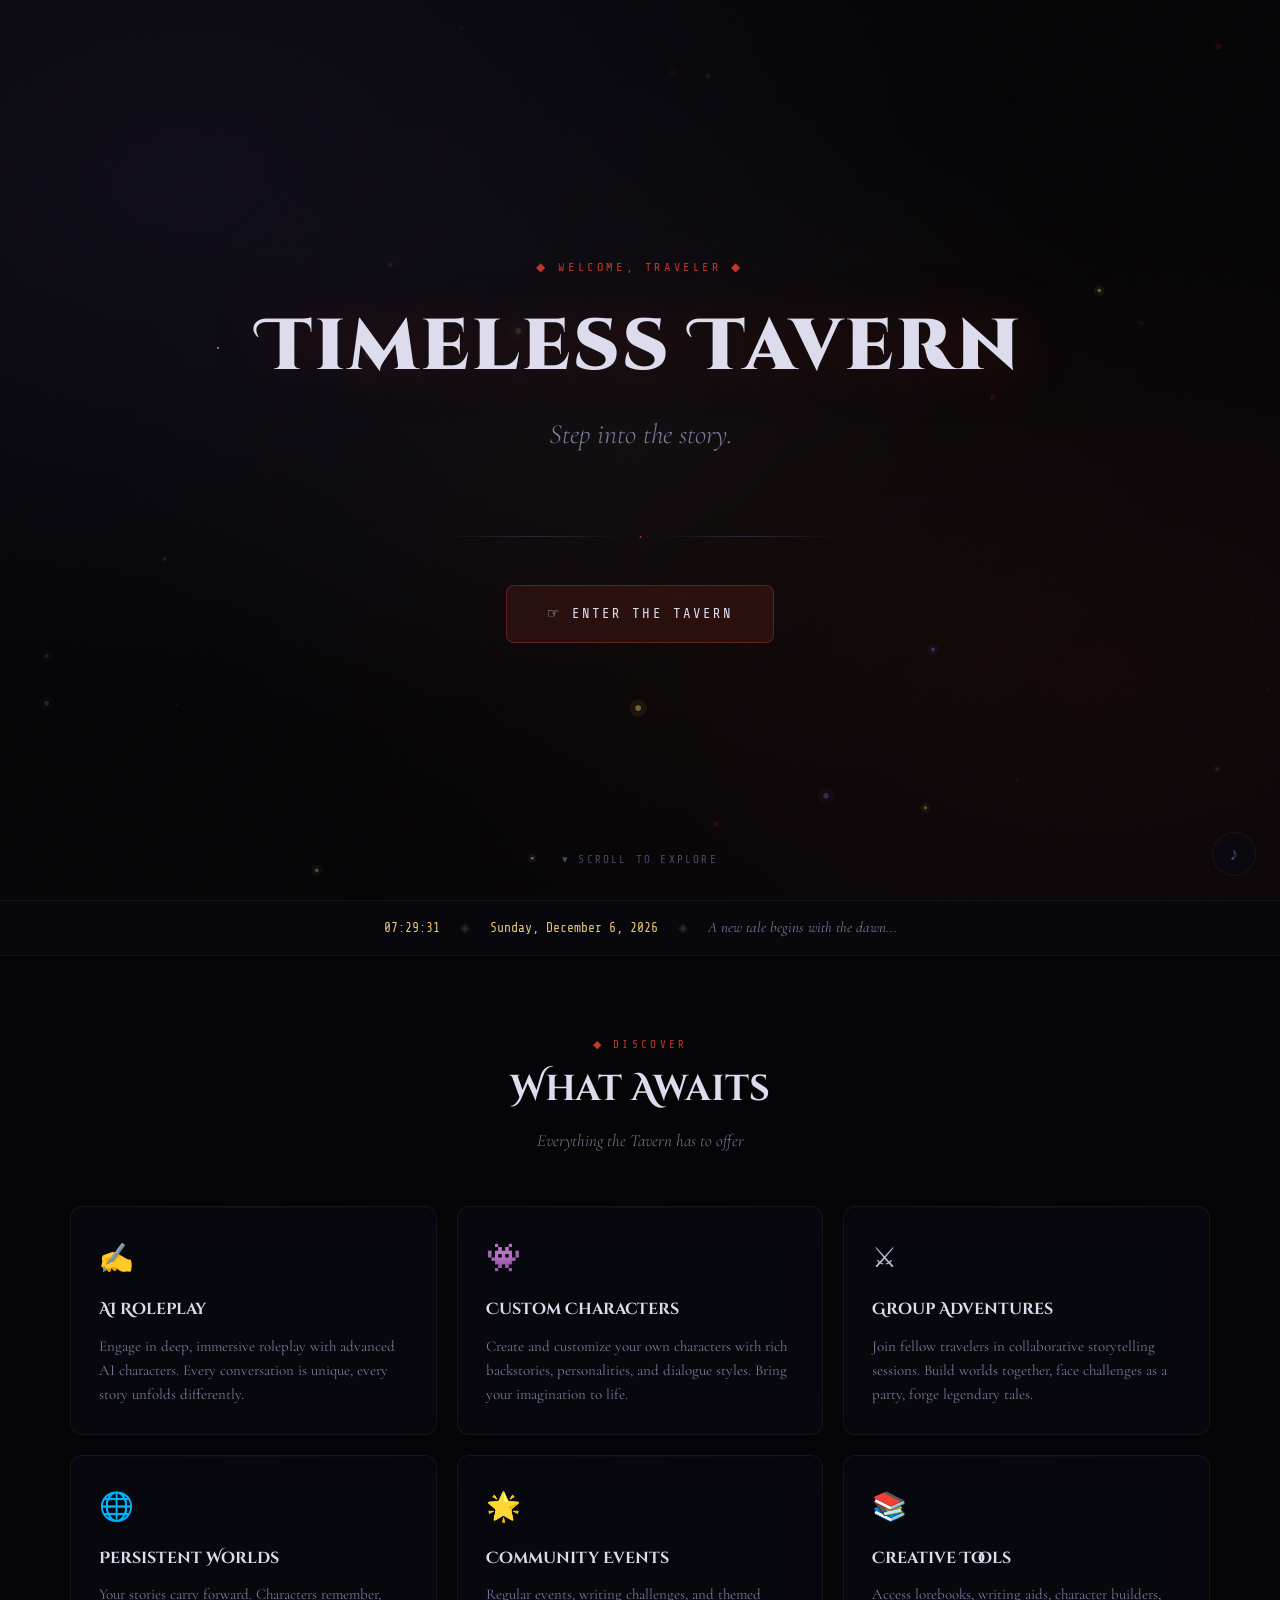
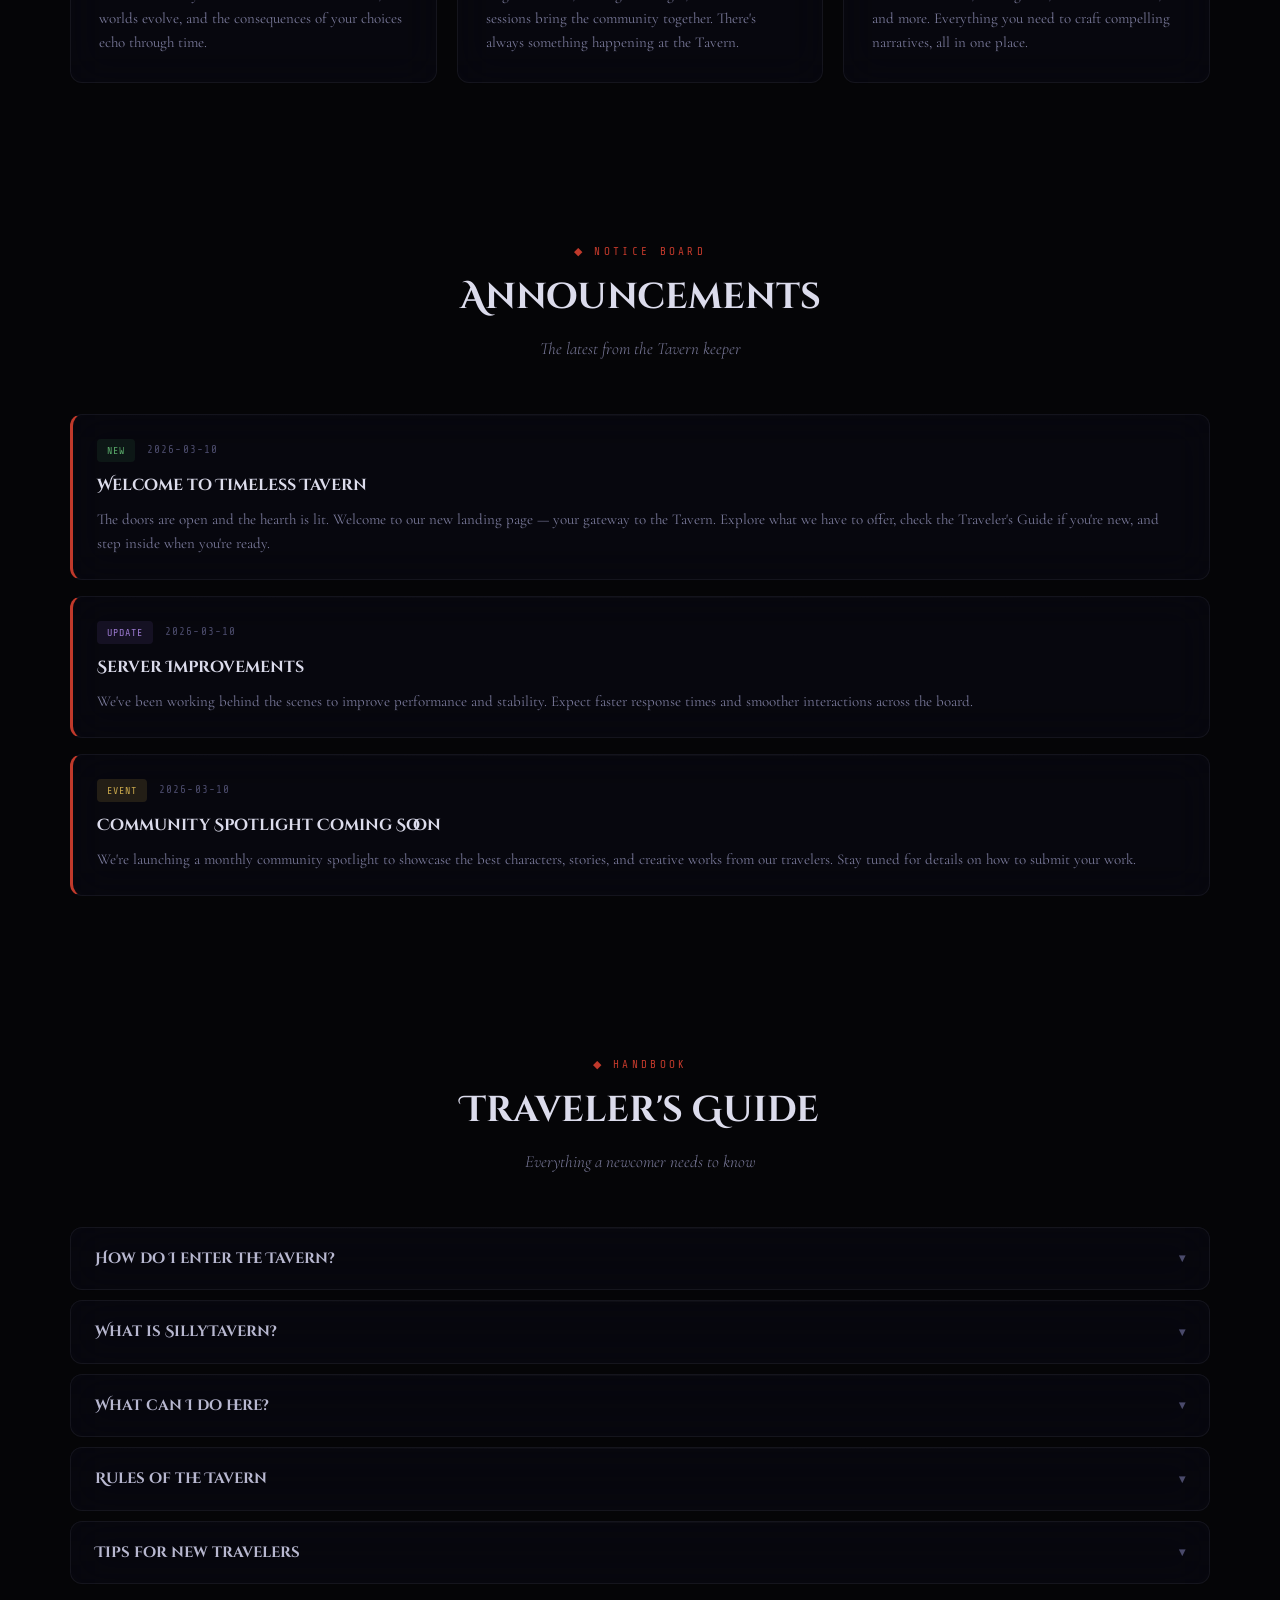
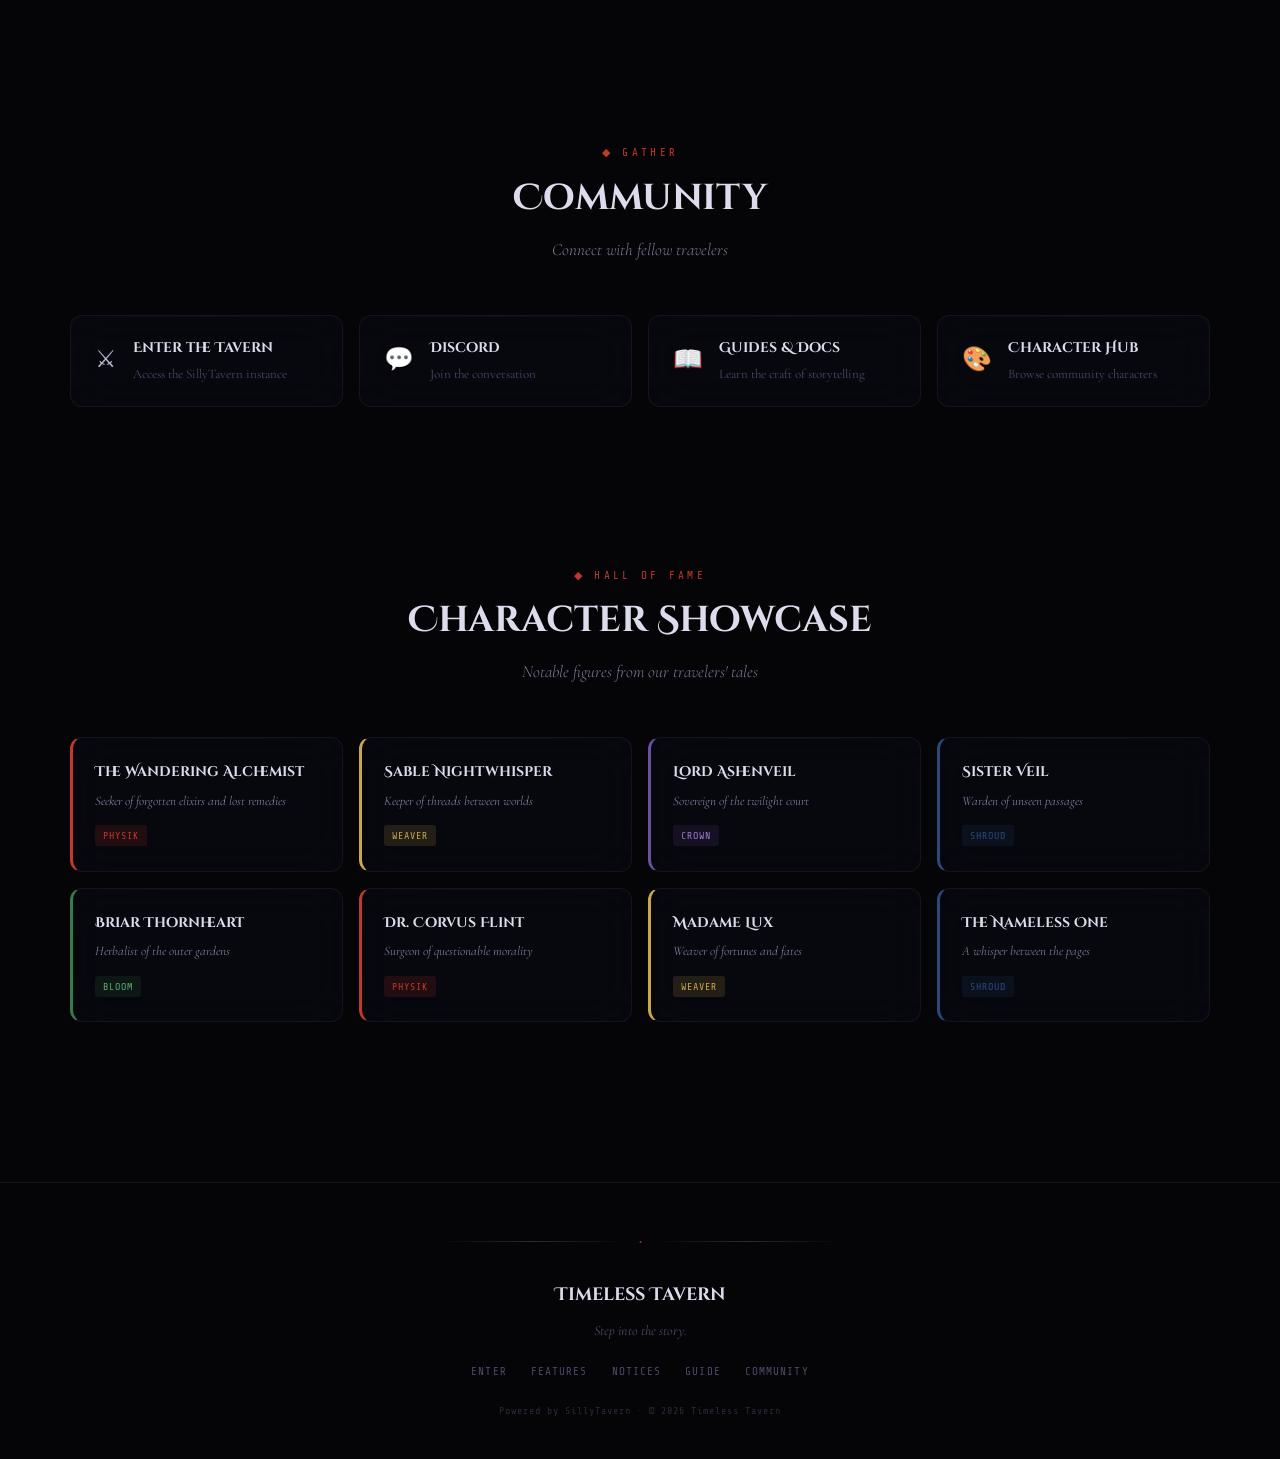
==== index.html @ d5dd8463 "Add Timeless Tavern landing page with full dark gothic design Complete landing page for the Timeless" ====
<!DOCTYPE html>
<html lang="en">
<head>
  <meta charset="UTF-8">
  <meta name="viewport" content="width=device-width, initial-scale=1.0">
  <title>Timeless Tavern</title>
  <meta name="description" content="Step into the story. Timeless Tavern — an immersive AI roleplay community.">
  <link rel="stylesheet" href="css/styles.css">
  <link rel="icon" href="data:image/svg+xml,<svg xmlns='http://www.w3.org/2000/svg' viewBox='0 0 100 100'><text y='.9em' font-size='90'>🏚</text></svg>">
</head>
<body>

  <!-- Particle Canvas -->
  <canvas id="particle-canvas"></canvas>

  <!-- Easter Egg Overlay -->
  <div class="easter-egg-overlay" id="easter-egg-overlay">
    <div class="easter-egg-content">
      <h2>You Found the Secret Room</h2>
      <p>"Not all who wander are lost... but some find what was hidden."</p>
    </div>
  </div>

  <!-- Sound Toggle -->
  <button class="sound-toggle" id="sound-toggle" title="Toggle ambient sound" aria-label="Toggle ambient sound">
    <span id="sound-icon">&#9834;</span>
  </button>

  <!-- Sticky Navigation -->
  <nav class="sticky-nav" id="sticky-nav">
    <a href="#features">What Awaits</a>
    <a href="#announcements">Notices</a>
    <a href="#guide">Guide</a>
    <a href="#community">Community</a>
    <a href="#showcase">Showcase</a>
  </nav>

  <div class="page-wrapper">

    <!-- ═══ HERO SECTION ═══ -->
    <section class="hero" id="hero">
      <div class="hero-tag">&#9670; Welcome, Traveler &#9670;</div>
      <h1 class="hero-title" id="hero-title">Timeless Tavern</h1>
      <p class="hero-tagline">Step into the story.</p>

      <div class="separator">
        <div class="separator-line"></div>
        <div class="separator-diamond">&#9670;</div>
        <div class="separator-line"></div>
      </div>

      <a href="https://timelesstavern.pub" class="cta-button" target="_blank" rel="noopener">
        &#9758; Enter the Tavern
      </a>

      <div class="scroll-hint">&#9662; Scroll to explore</div>
    </section>

    <!-- ═══ TIME BAR ═══ -->
    <div class="time-bar">
      <span id="clock">--:--:--</span>
      <span class="divider">&#9672;</span>
      <span id="date-display">---</span>
      <span class="divider">&#9672;</span>
      <span class="time-flavor" id="time-flavor">The tavern doors stand open...</span>
    </div>

    <!-- ═══ WHAT AWAITS ═══ -->
    <section class="section reveal" id="features">
      <div class="section-header">
        <div class="section-tag">&#9670; Discover</div>
        <h2 class="section-title">What Awaits</h2>
        <p class="section-subtitle">Everything the Tavern has to offer</p>
      </div>

      <div class="features-grid">
        <div class="feature-card glass">
          <div class="feature-icon">&#9997;</div>
          <div class="feature-title">AI Roleplay</div>
          <div class="feature-desc">Engage in deep, immersive roleplay with advanced AI characters. Every conversation is unique, every story unfolds differently.</div>
        </div>
        <div class="feature-card glass">
          <div class="feature-icon">&#128126;</div>
          <div class="feature-title">Custom Characters</div>
          <div class="feature-desc">Create and customize your own characters with rich backstories, personalities, and dialogue styles. Bring your imagination to life.</div>
        </div>
        <div class="feature-card glass">
          <div class="feature-icon">&#9876;</div>
          <div class="feature-title">Group Adventures</div>
          <div class="feature-desc">Join fellow travelers in collaborative storytelling sessions. Build worlds together, face challenges as a party, forge legendary tales.</div>
        </div>
        <div class="feature-card glass">
          <div class="feature-icon">&#127760;</div>
          <div class="feature-title">Persistent Worlds</div>
          <div class="feature-desc">Your stories carry forward. Characters remember, worlds evolve, and the consequences of your choices echo through time.</div>
        </div>
        <div class="feature-card glass">
          <div class="feature-icon">&#127775;</div>
          <div class="feature-title">Community Events</div>
          <div class="feature-desc">Regular events, writing challenges, and themed sessions bring the community together. There's always something happening at the Tavern.</div>
        </div>
        <div class="feature-card glass">
          <div class="feature-icon">&#128218;</div>
          <div class="feature-title">Creative Tools</div>
          <div class="feature-desc">Access lorebooks, writing aids, character builders, and more. Everything you need to craft compelling narratives, all in one place.</div>
        </div>
      </div>
    </section>

    <!-- ═══ ANNOUNCEMENTS ═══ -->
    <section class="section reveal" id="announcements">
      <div class="section-header">
        <div class="section-tag">&#9670; Notice Board</div>
        <h2 class="section-title">Announcements</h2>
        <p class="section-subtitle">The latest from the Tavern keeper</p>
      </div>

      <div class="announcements-list">
        <div class="announcement glass">
          <div class="announcement-header">
            <span class="announcement-tag new">New</span>
            <span class="announcement-date">2026-03-10</span>
          </div>
          <div class="announcement-title">Welcome to Timeless Tavern</div>
          <div class="announcement-body">The doors are open and the hearth is lit. Welcome to our new landing page — your gateway to the Tavern. Explore what we have to offer, check the Traveler's Guide if you're new, and step inside when you're ready.</div>
        </div>

        <div class="announcement glass">
          <div class="announcement-header">
            <span class="announcement-tag update">Update</span>
            <span class="announcement-date">2026-03-10</span>
          </div>
          <div class="announcement-title">Server Improvements</div>
          <div class="announcement-body">We've been working behind the scenes to improve performance and stability. Expect faster response times and smoother interactions across the board.</div>
        </div>

        <div class="announcement glass">
          <div class="announcement-header">
            <span class="announcement-tag event">Event</span>
            <span class="announcement-date">2026-03-10</span>
          </div>
          <div class="announcement-title">Community Spotlight Coming Soon</div>
          <div class="announcement-body">We're launching a monthly community spotlight to showcase the best characters, stories, and creative works from our travelers. Stay tuned for details on how to submit your work.</div>
        </div>
      </div>
    </section>

    <!-- ═══ TRAVELER'S GUIDE ═══ -->
    <section class="section reveal" id="guide">
      <div class="section-header">
        <div class="section-tag">&#9670; Handbook</div>
        <h2 class="section-title">Traveler's Guide</h2>
        <p class="section-subtitle">Everything a newcomer needs to know</p>
      </div>

      <div class="faq-list">
        <div class="faq-item glass">
          <div class="faq-question" onclick="toggleFaq(this)">
            How do I enter the Tavern?
            <span class="arrow">&#9662;</span>
          </div>
          <div class="faq-answer">
            <p>Click the "Enter the Tavern" button at the top of this page, or navigate directly to <a href="https://timelesstavern.pub" target="_blank" rel="noopener">timelesstavern.pub</a>. You'll be greeted by the login screen where you can access your account. If you're new and need credentials, reach out to the Tavern keeper through our Discord community.</p>
          </div>
        </div>

        <div class="faq-item glass">
          <div class="faq-question" onclick="toggleFaq(this)">
            What is SillyTavern?
            <span class="arrow">&#9662;</span>
          </div>
          <div class="faq-answer">
            <p>SillyTavern is a powerful, open-source interface for interacting with AI language models. It provides a rich environment for creative writing, roleplay, and storytelling with features like character cards, lorebooks, group chats, and much more. Timeless Tavern is our hosted instance, so you don't need to set up anything yourself.</p>
          </div>
        </div>

        <div class="faq-item glass">
          <div class="faq-question" onclick="toggleFaq(this)">
            What can I do here?
            <span class="arrow">&#9662;</span>
          </div>
          <div class="faq-answer">
            <p>The possibilities are vast:</p>
            <ul>
              <li>Create and roleplay with AI characters in any genre or setting</li>
              <li>Build detailed worlds with lorebooks and persistent memory</li>
              <li>Join group adventures with other community members</li>
              <li>Use creative writing tools to develop stories, scripts, and more</li>
              <li>Participate in community events and writing challenges</li>
            </ul>
          </div>
        </div>

        <div class="faq-item glass">
          <div class="faq-question" onclick="toggleFaq(this)">
            Rules of the Tavern
            <span class="arrow">&#9662;</span>
          </div>
          <div class="faq-answer">
            <p>We keep it simple — be respectful, be creative, and be kind. This is a shared space for storytelling and imagination. Treat fellow travelers as you'd want to be treated. Any issues or concerns should be brought to the Tavern keeper directly.</p>
          </div>
        </div>

        <div class="faq-item glass">
          <div class="faq-question" onclick="toggleFaq(this)">
            Tips for new travelers
            <span class="arrow">&#9662;</span>
          </div>
          <div class="faq-answer">
            <p>Start small. Pick a character or scenario that interests you and dive in. Don't worry about getting everything perfect on your first try — the best stories come from exploration and experimentation. Check out the community Discord for tips from experienced travelers, and don't hesitate to ask questions.</p>
          </div>
        </div>
      </div>
    </section>

    <!-- ═══ COMMUNITY ═══ -->
    <section class="section reveal" id="community">
      <div class="section-header">
        <div class="section-tag">&#9670; Gather</div>
        <h2 class="section-title">Community</h2>
        <p class="section-subtitle">Connect with fellow travelers</p>
      </div>

      <div class="community-grid">
        <a href="https://timelesstavern.pub" target="_blank" rel="noopener" class="community-card glass">
          <div class="community-icon">&#9876;</div>
          <div class="community-info">
            <div class="community-name">Enter the Tavern</div>
            <div class="community-desc">Access the SillyTavern instance</div>
          </div>
        </a>

        <a href="#" class="community-card glass" onclick="return false;">
          <div class="community-icon">&#128172;</div>
          <div class="community-info">
            <div class="community-name">Discord</div>
            <div class="community-desc">Join the conversation</div>
          </div>
        </a>

        <a href="#" class="community-card glass" onclick="return false;">
          <div class="community-icon">&#128214;</div>
          <div class="community-info">
            <div class="community-name">Guides & Docs</div>
            <div class="community-desc">Learn the craft of storytelling</div>
          </div>
        </a>

        <a href="#" class="community-card glass" onclick="return false;">
          <div class="community-icon">&#127912;</div>
          <div class="community-info">
            <div class="community-name">Character Hub</div>
            <div class="community-desc">Browse community characters</div>
          </div>
        </a>
      </div>
    </section>

    <!-- ═══ CHARACTER SHOWCASE ═══ -->
    <section class="section reveal" id="showcase">
      <div class="section-header">
        <div class="section-tag">&#9670; Hall of Fame</div>
        <h2 class="section-title">Character Showcase</h2>
        <p class="section-subtitle">Notable figures from our travelers' tales</p>
      </div>

      <div class="showcase-scroll">
        <div class="char-card glass order-crimson">
          <div class="char-name">The Wandering Alchemist</div>
          <div class="char-role">Seeker of forgotten elixirs and lost remedies</div>
          <span class="char-badge order-crimson">Physik</span>
        </div>

        <div class="char-card glass order-gold">
          <div class="char-name">Sable Nightwhisper</div>
          <div class="char-role">Keeper of threads between worlds</div>
          <span class="char-badge order-gold">Weaver</span>
        </div>

        <div class="char-card glass order-violet">
          <div class="char-name">Lord Ashenveil</div>
          <div class="char-role">Sovereign of the twilight court</div>
          <span class="char-badge order-violet">Crown</span>
        </div>

        <div class="char-card glass order-blue">
          <div class="char-name">Sister Veil</div>
          <div class="char-role">Warden of unseen passages</div>
          <span class="char-badge order-blue">Shroud</span>
        </div>

        <div class="char-card glass order-green">
          <div class="char-name">Briar Thornheart</div>
          <div class="char-role">Herbalist of the outer gardens</div>
          <span class="char-badge order-green">Bloom</span>
        </div>

        <div class="char-card glass order-crimson">
          <div class="char-name">Dr. Corvus Flint</div>
          <div class="char-role">Surgeon of questionable morality</div>
          <span class="char-badge order-crimson">Physik</span>
        </div>

        <div class="char-card glass order-gold">
          <div class="char-name">Madame Lux</div>
          <div class="char-role">Weaver of fortunes and fates</div>
          <span class="char-badge order-gold">Weaver</span>
        </div>

        <div class="char-card glass order-blue">
          <div class="char-name">The Nameless One</div>
          <div class="char-role">A whisper between the pages</div>
          <span class="char-badge order-blue">Shroud</span>
        </div>
      </div>
    </section>

    <!-- ═══ FOOTER ═══ -->
    <footer class="footer">
      <div class="separator" style="margin: 0 auto 30px;">
        <div class="separator-line"></div>
        <div class="separator-diamond">&#9670;</div>
        <div class="separator-line"></div>
      </div>
      <div class="footer-brand">Timeless Tavern</div>
      <div class="footer-tagline">Step into the story.</div>
      <div class="footer-links">
        <a href="https://timelesstavern.pub" target="_blank" rel="noopener">Enter</a>
        <a href="#features">Features</a>
        <a href="#announcements">Notices</a>
        <a href="#guide">Guide</a>
        <a href="#community">Community</a>
      </div>
      <div class="footer-credit">Powered by SillyTavern &middot; &copy; 2026 Timeless Tavern</div>
    </footer>

  </div>

  <!-- Scripts -->
  <script src="js/particles.js"></script>
  <script src="js/main.js"></script>
  <script src="js/easter-eggs.js"></script>

</body>
</html>
---- css/styles.css ----
/* ═══════════════════════════════════════════
   TIMELESS TAVERN — Landing Page Styles
   Dark Gothic Glass-Morphism Design System
   ═══════════════════════════════════════════ */

/* ─── Google Fonts ─── */
@import url('https://fonts.googleapis.com/css2?family=Cinzel+Decorative:wght@400;700;900&family=Cormorant+Garamond:ital,wght@0,300;0,400;0,600;1,300;1,400;1,600&family=Share+Tech+Mono&display=swap');

/* ─── CSS Custom Properties ─── */
:root {
  /* Dark backgrounds */
  --void: #050507;
  --abyss: #0a0a0f;
  --shadow: #111118;
  --muted: #1a1a26;
  --slate: #2a2a3a;

  /* Text colors */
  --fog: #4a4a6a;
  --ash: #7a7a9a;
  --pale: #b8b8d0;
  --ghost: #dcdcec;

  /* Accent colors */
  --blood: #8b1a1a;
  --crimson: #c0392b;
  --ember: #e74c3c;
  --gold: #c9a84c;
  --amber: #e8c87a;
  --violet: #6b4fa0;
  --lavender: #9b79d0;
  --bloom-green: #3a7a4a;
  --bloom-soft: #5aaa6a;
  --shroud-blue: #2a4a7a;

  /* Glass system */
  --glass-bg: rgba(10, 10, 20, 0.55);
  --glass-border: rgba(180, 180, 210, 0.08);
  --glass-highlight: rgba(255, 255, 255, 0.03);
  --glass-blur: 20px;

  /* Spacing */
  --section-gap: 80px;
  --content-max: 1200px;
}

/* ─── Reset & Base ─── */
*, *::before, *::after {
  margin: 0;
  padding: 0;
  box-sizing: border-box;
}

html {
  scroll-behavior: smooth;
}

body {
  font-family: 'Cormorant Garamond', Georgia, serif;
  font-weight: 400;
  font-size: 17px;
  line-height: 1.7;
  color: var(--pale);
  background: var(--void);
  overflow-x: hidden;
  min-height: 100vh;
}

/* ─── Atmospheric Overlays ─── */
body::before {
  content: '';
  position: fixed;
  inset: 0;
  z-index: 0;
  pointer-events: none;
  opacity: 0.04;
  background: url("data:image/svg+xml,%3Csvg viewBox='0 0 256 256' xmlns='http://www.w3.org/2000/svg'%3E%3Cfilter id='noise'%3E%3CfeTurbulence type='fractalNoise' baseFrequency='0.9' numOctaves='4' stitchTiles='stitch'/%3E%3C/filter%3E%3Crect width='100%25' height='100%25' filter='url(%23noise)' opacity='0.4'/%3E%3C/svg%3E");
  background-size: 256px 256px;
}

body::after {
  content: '';
  position: fixed;
  inset: 0;
  z-index: 0;
  pointer-events: none;
  background:
    radial-gradient(ellipse at 15% 20%, rgba(107,79,160,0.12) 0%, transparent 55%),
    radial-gradient(ellipse at 85% 75%, rgba(192,57,43,0.08) 0%, transparent 55%),
    radial-gradient(ellipse at 50% 50%, rgba(201,168,76,0.03) 0%, transparent 60%);
}

/* ─── Scrollbar ─── */
::-webkit-scrollbar { width: 6px; }
::-webkit-scrollbar-track { background: var(--void); }
::-webkit-scrollbar-thumb { background: var(--slate); border-radius: 3px; }
::-webkit-scrollbar-thumb:hover { background: var(--fog); }

/* ─── Typography ─── */
h1, h2, h3 {
  font-family: 'Cinzel Decorative', 'Cinzel', serif;
  font-weight: 700;
  color: var(--ghost);
  line-height: 1.3;
}

.label, .tag, .mono {
  font-family: 'Share Tech Mono', monospace;
  letter-spacing: 0.08em;
}

a {
  color: var(--crimson);
  text-decoration: none;
  transition: color 0.25s;
}

a:hover {
  color: var(--ember);
}

/* ─── Glass Component ─── */
.glass {
  background: var(--glass-bg);
  backdrop-filter: blur(var(--glass-blur));
  -webkit-backdrop-filter: blur(var(--glass-blur));
  border: 1px solid var(--glass-border);
  border-radius: 12px;
  position: relative;
}

.glass::before {
  content: '';
  position: absolute;
  top: 0;
  left: 12px;
  right: 12px;
  height: 1px;
  background: linear-gradient(90deg, transparent, var(--glass-highlight), transparent);
  pointer-events: none;
}

/* ─── Particle Canvas ─── */
#particle-canvas {
  position: fixed;
  inset: 0;
  z-index: 1;
  pointer-events: none;
}

/* ─── Page Wrapper ─── */
.page-wrapper {
  position: relative;
  z-index: 2;
}

/* ═══════════════════════════════════════════
   HERO SECTION
   ═══════════════════════════════════════════ */
.hero {
  min-height: 100vh;
  display: flex;
  flex-direction: column;
  align-items: center;
  justify-content: center;
  text-align: center;
  padding: 40px 30px;
  position: relative;
}

.hero-tag {
  font-family: 'Share Tech Mono', monospace;
  font-size: 12px;
  letter-spacing: 0.3em;
  text-transform: uppercase;
  color: var(--crimson);
  margin-bottom: 24px;
}

.hero-title {
  font-family: 'Cinzel Decorative', serif;
  font-size: clamp(32px, 8vw, 72px);
  font-weight: 900;
  color: var(--ghost);
  text-shadow:
    0 0 60px rgba(192, 57, 43, 0.25),
    0 0 120px rgba(107, 79, 160, 0.12);
  margin-bottom: 16px;
  letter-spacing: 0.04em;
}

.hero-tagline {
  font-family: 'Cormorant Garamond', serif;
  font-size: clamp(18px, 3vw, 28px);
  font-weight: 300;
  font-style: italic;
  color: var(--ash);
  margin-bottom: 40px;
}

/* Decorative separator */
.separator {
  display: flex;
  align-items: center;
  justify-content: center;
  gap: 12px;
  margin: 30px 0;
  width: 100%;
  max-width: 400px;
}

.separator-line {
  flex: 1;
  height: 1px;
  background: linear-gradient(90deg, transparent, var(--slate), transparent);
}

.separator-diamond {
  color: var(--crimson);
  font-size: 10px;
  animation: spin 12s linear infinite;
}

@keyframes spin {
  to { transform: rotate(360deg); }
}

/* CTA Button */
.cta-button {
  display: inline-flex;
  align-items: center;
  gap: 10px;
  padding: 16px 40px;
  margin-top: 10px;
  font-family: 'Share Tech Mono', monospace;
  font-size: 14px;
  letter-spacing: 0.15em;
  text-transform: uppercase;
  color: var(--ghost);
  background: rgba(192, 57, 43, 0.15);
  border: 1px solid rgba(192, 57, 43, 0.4);
  border-radius: 8px;
  cursor: pointer;
  transition: all 0.3s;
  text-decoration: none;
}

.cta-button:hover {
  background: rgba(192, 57, 43, 0.3);
  border-color: var(--crimson);
  color: var(--ghost);
  box-shadow: 0 0 30px rgba(192, 57, 43, 0.2), 0 0 60px rgba(192, 57, 43, 0.1);
  transform: translateY(-2px);
}

.cta-button:active {
  transform: translateY(0);
}

.scroll-hint {
  position: absolute;
  bottom: 30px;
  left: 50%;
  transform: translateX(-50%);
  color: var(--fog);
  font-family: 'Share Tech Mono', monospace;
  font-size: 11px;
  letter-spacing: 0.2em;
  text-transform: uppercase;
  animation: pulse-fade 3s ease-in-out infinite;
}

@keyframes pulse-fade {
  0%, 100% { opacity: 0.3; }
  50% { opacity: 0.7; }
}

/* ═══════════════════════════════════════════
   TIME BAR
   ═══════════════════════════════════════════ */
.time-bar {
  display: flex;
  align-items: center;
  justify-content: center;
  gap: 20px;
  padding: 14px 30px;
  font-family: 'Share Tech Mono', monospace;
  font-size: 13px;
  color: var(--amber);
  border-top: 1px solid var(--glass-border);
  border-bottom: 1px solid var(--glass-border);
  background: rgba(10, 10, 20, 0.4);
  flex-wrap: wrap;
}

.time-bar .divider {
  color: var(--slate);
}

.time-flavor {
  color: var(--ash);
  font-style: italic;
  font-family: 'Cormorant Garamond', serif;
  font-size: 15px;
}

/* ═══════════════════════════════════════════
   STICKY NAV
   ═══════════════════════════════════════════ */
.sticky-nav {
  position: fixed;
  top: 0;
  left: 0;
  right: 0;
  z-index: 100;
  padding: 0 30px;
  display: flex;
  align-items: center;
  justify-content: center;
  gap: 6px;
  height: 56px;
  background: rgba(10, 10, 20, 0.85);
  backdrop-filter: blur(20px);
  -webkit-backdrop-filter: blur(20px);
  border-bottom: 1px solid var(--glass-border);
  transform: translateY(-100%);
  transition: transform 0.35s ease;
  flex-wrap: wrap;
}

.sticky-nav.visible {
  transform: translateY(0);
}

.sticky-nav a {
  font-family: 'Share Tech Mono', monospace;
  font-size: 12px;
  letter-spacing: 0.1em;
  text-transform: uppercase;
  color: var(--ash);
  padding: 8px 16px;
  border-radius: 6px;
  transition: all 0.25s;
  text-decoration: none;
}

.sticky-nav a:hover {
  color: var(--ghost);
  background: rgba(255, 255, 255, 0.05);
}

.sticky-nav a.active {
  color: var(--ghost);
  background: rgba(192, 57, 43, 0.2);
  border: 1px solid rgba(192, 57, 43, 0.3);
}

/* ═══════════════════════════════════════════
   SECTION LAYOUT
   ═══════════════════════════════════════════ */
.section {
  max-width: var(--content-max);
  margin: 0 auto;
  padding: var(--section-gap) 30px;
}

.section-header {
  text-align: center;
  margin-bottom: 50px;
}

.section-tag {
  font-family: 'Share Tech Mono', monospace;
  font-size: 11px;
  letter-spacing: 0.3em;
  text-transform: uppercase;
  color: var(--crimson);
  margin-bottom: 12px;
}

.section-title {
  font-size: clamp(22px, 4vw, 36px);
  margin-bottom: 14px;
}

.section-subtitle {
  font-size: 17px;
  font-style: italic;
  color: var(--ash);
  font-weight: 300;
}

/* Scroll reveal */
.reveal {
  opacity: 0;
  transform: translateY(20px);
  transition: opacity 0.6s ease, transform 0.6s ease;
}

.reveal.visible {
  opacity: 1;
  transform: translateY(0);
}

/* ═══════════════════════════════════════════
   FEATURES GRID ("What Awaits")
   ═══════════════════════════════════════════ */
.features-grid {
  display: grid;
  grid-template-columns: repeat(auto-fill, minmax(320px, 1fr));
  gap: 20px;
}

.feature-card {
  padding: 28px;
  transition: all 0.25s;
}

.feature-card:hover {
  transform: translateY(-3px);
  border-color: rgba(192, 57, 43, 0.25);
}

.feature-icon {
  font-size: 28px;
  margin-bottom: 14px;
}

.feature-title {
  font-family: 'Cinzel Decorative', serif;
  font-size: 16px;
  font-weight: 700;
  color: var(--ghost);
  margin-bottom: 10px;
}

.feature-desc {
  font-size: 15px;
  color: var(--ash);
  line-height: 1.6;
}

/* ═══════════════════════════════════════════
   ANNOUNCEMENTS
   ═══════════════════════════════════════════ */
.announcements-list {
  display: flex;
  flex-direction: column;
  gap: 16px;
}

.announcement {
  padding: 24px;
  border-left: 3px solid var(--crimson);
  transition: all 0.25s;
}

.announcement:hover {
  border-left-color: var(--ember);
}

.announcement-header {
  display: flex;
  align-items: center;
  gap: 12px;
  margin-bottom: 10px;
  flex-wrap: wrap;
}

.announcement-date {
  font-family: 'Share Tech Mono', monospace;
  font-size: 11px;
  color: var(--fog);
  letter-spacing: 0.1em;
}

.announcement-tag {
  font-family: 'Share Tech Mono', monospace;
  font-size: 10px;
  letter-spacing: 0.1em;
  text-transform: uppercase;
  padding: 3px 10px;
  border-radius: 4px;
  background: rgba(192, 57, 43, 0.15);
  color: var(--crimson);
}

.announcement-tag.update { background: rgba(107, 79, 160, 0.15); color: var(--lavender); }
.announcement-tag.event { background: rgba(201, 168, 76, 0.15); color: var(--gold); }
.announcement-tag.new { background: rgba(58, 122, 74, 0.15); color: var(--bloom-soft); }

.announcement-title {
  font-family: 'Cinzel Decorative', serif;
  font-size: 16px;
  font-weight: 700;
  color: var(--ghost);
  margin-bottom: 8px;
}

.announcement-body {
  font-size: 15px;
  color: var(--ash);
  line-height: 1.6;
}

/* ═══════════════════════════════════════════
   TRAVELER'S GUIDE (FAQ Accordion)
   ═══════════════════════════════════════════ */
.faq-list {
  display: flex;
  flex-direction: column;
  gap: 10px;
}

.faq-item {
  overflow: hidden;
  transition: all 0.25s;
}

.faq-question {
  display: flex;
  align-items: center;
  justify-content: space-between;
  padding: 18px 24px;
  cursor: pointer;
  font-family: 'Cinzel Decorative', serif;
  font-size: 15px;
  font-weight: 700;
  color: var(--pale);
  transition: all 0.25s;
  user-select: none;
}

.faq-question:hover {
  color: var(--ghost);
}

.faq-question .arrow {
  font-size: 12px;
  color: var(--fog);
  transition: transform 0.3s;
}

.faq-item.open .faq-question {
  color: var(--ghost);
  border-bottom: 1px solid var(--glass-border);
}

.faq-item.open .faq-question .arrow {
  transform: rotate(180deg);
  color: var(--crimson);
}

.faq-answer {
  max-height: 0;
  overflow: hidden;
  transition: max-height 0.4s ease, padding 0.3s ease;
  padding: 0 24px;
}

.faq-item.open .faq-answer {
  max-height: 500px;
  padding: 20px 24px;
}

.faq-answer p {
  font-size: 15px;
  color: var(--ash);
  line-height: 1.7;
}

.faq-answer ul {
  margin: 10px 0;
  padding-left: 20px;
}

.faq-answer li {
  color: var(--ash);
  font-size: 15px;
  margin-bottom: 6px;
}

/* ═══════════════════════════════════════════
   COMMUNITY LINKS
   ═══════════════════════════════════════════ */
.community-grid {
  display: grid;
  grid-template-columns: repeat(auto-fill, minmax(240px, 1fr));
  gap: 16px;
}

.community-card {
  display: flex;
  align-items: center;
  gap: 16px;
  padding: 20px 24px;
  transition: all 0.25s;
  text-decoration: none;
  color: inherit;
}

.community-card:hover {
  transform: translateY(-2px);
  border-color: rgba(192, 57, 43, 0.25);
  color: inherit;
}

.community-icon {
  font-size: 24px;
  flex-shrink: 0;
}

.community-info {
  flex: 1;
}

.community-name {
  font-family: 'Cinzel Decorative', serif;
  font-size: 14px;
  font-weight: 700;
  color: var(--ghost);
  margin-bottom: 4px;
}

.community-desc {
  font-size: 13px;
  color: var(--fog);
}

/* ═══════════════════════════════════════════
   CHARACTER SHOWCASE
   ═══════════════════════════════════════════ */
.showcase-scroll {
  display: grid;
  grid-template-columns: repeat(auto-fill, minmax(220px, 1fr));
  gap: 16px;
}

.char-card {
  padding: 22px;
  border-left: 3px solid var(--violet);
  transition: all 0.25s;
}

.char-card:hover {
  transform: translateY(-2px);
}

.char-card.order-crimson { border-left-color: var(--crimson); }
.char-card.order-gold { border-left-color: var(--gold); }
.char-card.order-violet { border-left-color: var(--violet); }
.char-card.order-green { border-left-color: var(--bloom-green); }
.char-card.order-blue { border-left-color: var(--shroud-blue); }

.char-name {
  font-family: 'Cinzel Decorative', serif;
  font-size: 14px;
  font-weight: 700;
  color: var(--ghost);
  margin-bottom: 6px;
}

.char-role {
  font-size: 13px;
  font-style: italic;
  color: var(--ash);
  margin-bottom: 8px;
}

.char-badge {
  display: inline-block;
  font-family: 'Share Tech Mono', monospace;
  font-size: 10px;
  letter-spacing: 0.1em;
  text-transform: uppercase;
  padding: 2px 8px;
  border-radius: 3px;
}

.char-badge.order-crimson { background: rgba(192,57,43,0.15); color: var(--crimson); }
.char-badge.order-gold { background: rgba(201,168,76,0.15); color: var(--gold); }
.char-badge.order-violet { background: rgba(107,79,160,0.15); color: var(--lavender); }
.char-badge.order-green { background: rgba(58,122,74,0.15); color: var(--bloom-soft); }
.char-badge.order-blue { background: rgba(42,74,122,0.15); color: var(--shroud-blue); }

/* ═══════════════════════════════════════════
   SOUND TOGGLE
   ═══════════════════════════════════════════ */
.sound-toggle {
  position: fixed;
  bottom: 24px;
  right: 24px;
  z-index: 90;
  width: 44px;
  height: 44px;
  display: flex;
  align-items: center;
  justify-content: center;
  font-size: 18px;
  cursor: pointer;
  background: var(--glass-bg);
  backdrop-filter: blur(var(--glass-blur));
  -webkit-backdrop-filter: blur(var(--glass-blur));
  border: 1px solid var(--glass-border);
  border-radius: 50%;
  transition: all 0.25s;
  color: var(--fog);
}

.sound-toggle:hover {
  color: var(--pale);
  border-color: rgba(192, 57, 43, 0.3);
}

.sound-toggle.active {
  color: var(--amber);
  border-color: rgba(201, 168, 76, 0.3);
}

/* ═══════════════════════════════════════════
   FOOTER
   ═══════════════════════════════════════════ */
.footer {
  text-align: center;
  padding: 50px 30px 40px;
  border-top: 1px solid var(--glass-border);
  margin-top: var(--section-gap);
}

.footer-brand {
  font-family: 'Cinzel Decorative', serif;
  font-size: 18px;
  font-weight: 700;
  color: var(--ghost);
  margin-bottom: 8px;
}

.footer-tagline {
  font-style: italic;
  color: var(--fog);
  font-size: 14px;
  margin-bottom: 20px;
}

.footer-links {
  display: flex;
  align-items: center;
  justify-content: center;
  gap: 24px;
  margin-bottom: 20px;
  flex-wrap: wrap;
}

.footer-links a {
  font-family: 'Share Tech Mono', monospace;
  font-size: 11px;
  letter-spacing: 0.1em;
  text-transform: uppercase;
  color: var(--fog);
  transition: color 0.25s;
}

.footer-links a:hover {
  color: var(--crimson);
}

.footer-credit {
  font-family: 'Share Tech Mono', monospace;
  font-size: 10px;
  color: var(--slate);
  letter-spacing: 0.1em;
}

/* ═══════════════════════════════════════════
   EASTER EGG OVERLAY
   ═══════════════════════════════════════════ */
.easter-egg-overlay {
  position: fixed;
  inset: 0;
  z-index: 9999;
  display: flex;
  align-items: center;
  justify-content: center;
  background: rgba(5, 5, 7, 0.9);
  opacity: 0;
  pointer-events: none;
  transition: opacity 0.5s;
}

.easter-egg-overlay.active {
  opacity: 1;
  pointer-events: auto;
}

.easter-egg-content {
  text-align: center;
  padding: 40px;
}

.easter-egg-content h2 {
  font-family: 'Cinzel Decorative', serif;
  font-size: 28px;
  color: var(--lavender);
  text-shadow: 0 0 40px rgba(107, 79, 160, 0.5);
  margin-bottom: 16px;
}

.easter-egg-content p {
  color: var(--ash);
  font-style: italic;
  font-size: 18px;
}

/* ═══════════════════════════════════════════
   ANIMATIONS
   ═══════════════════════════════════════════ */
@keyframes fadeUp {
  from { opacity: 0; transform: translateY(12px); }
  to { opacity: 1; transform: translateY(0); }
}

@keyframes fadeIn {
  from { opacity: 0; }
  to { opacity: 1; }
}

@keyframes glow-pulse {
  0%, 100% { box-shadow: 0 0 20px rgba(192, 57, 43, 0.1); }
  50% { box-shadow: 0 0 40px rgba(192, 57, 43, 0.25); }
}

/* ═══════════════════════════════════════════
   RESPONSIVE
   ═══════════════════════════════════════════ */
@media (max-width: 900px) {
  :root {
    --section-gap: 60px;
  }

  .features-grid {
    grid-template-columns: 1fr;
  }

  .community-grid {
    grid-template-columns: 1fr;
  }

  .showcase-scroll {
    grid-template-columns: repeat(auto-fill, minmax(180px, 1fr));
  }

  .sticky-nav {
    gap: 2px;
    padding: 0 10px;
  }

  .sticky-nav a {
    font-size: 10px;
    padding: 6px 10px;
  }
}

@media (max-width: 600px) {
  :root {
    --section-gap: 40px;
  }

  body {
    font-size: 15px;
  }

  .hero {
    padding: 30px 20px;
  }

  .section {
    padding: var(--section-gap) 16px;
  }

  .time-bar {
    flex-direction: column;
    gap: 6px;
    font-size: 12px;
  }

  .time-bar .divider {
    display: none;
  }

  .cta-button {
    padding: 14px 28px;
    font-size: 12px;
  }

  .showcase-scroll {
    grid-template-columns: 1fr;
  }

  .sticky-nav {
    height: auto;
    padding: 8px 10px;
  }
}

/* ─── Reduced Motion ─── */
@media (prefers-reduced-motion: reduce) {
  *, *::before, *::after {
    animation-duration: 0.01ms !important;
    animation-iteration-count: 1 !important;
    transition-duration: 0.01ms !important;
  }

  html {
    scroll-behavior: auto;
  }

  .reveal {
    opacity: 1;
    transform: none;
  }
}
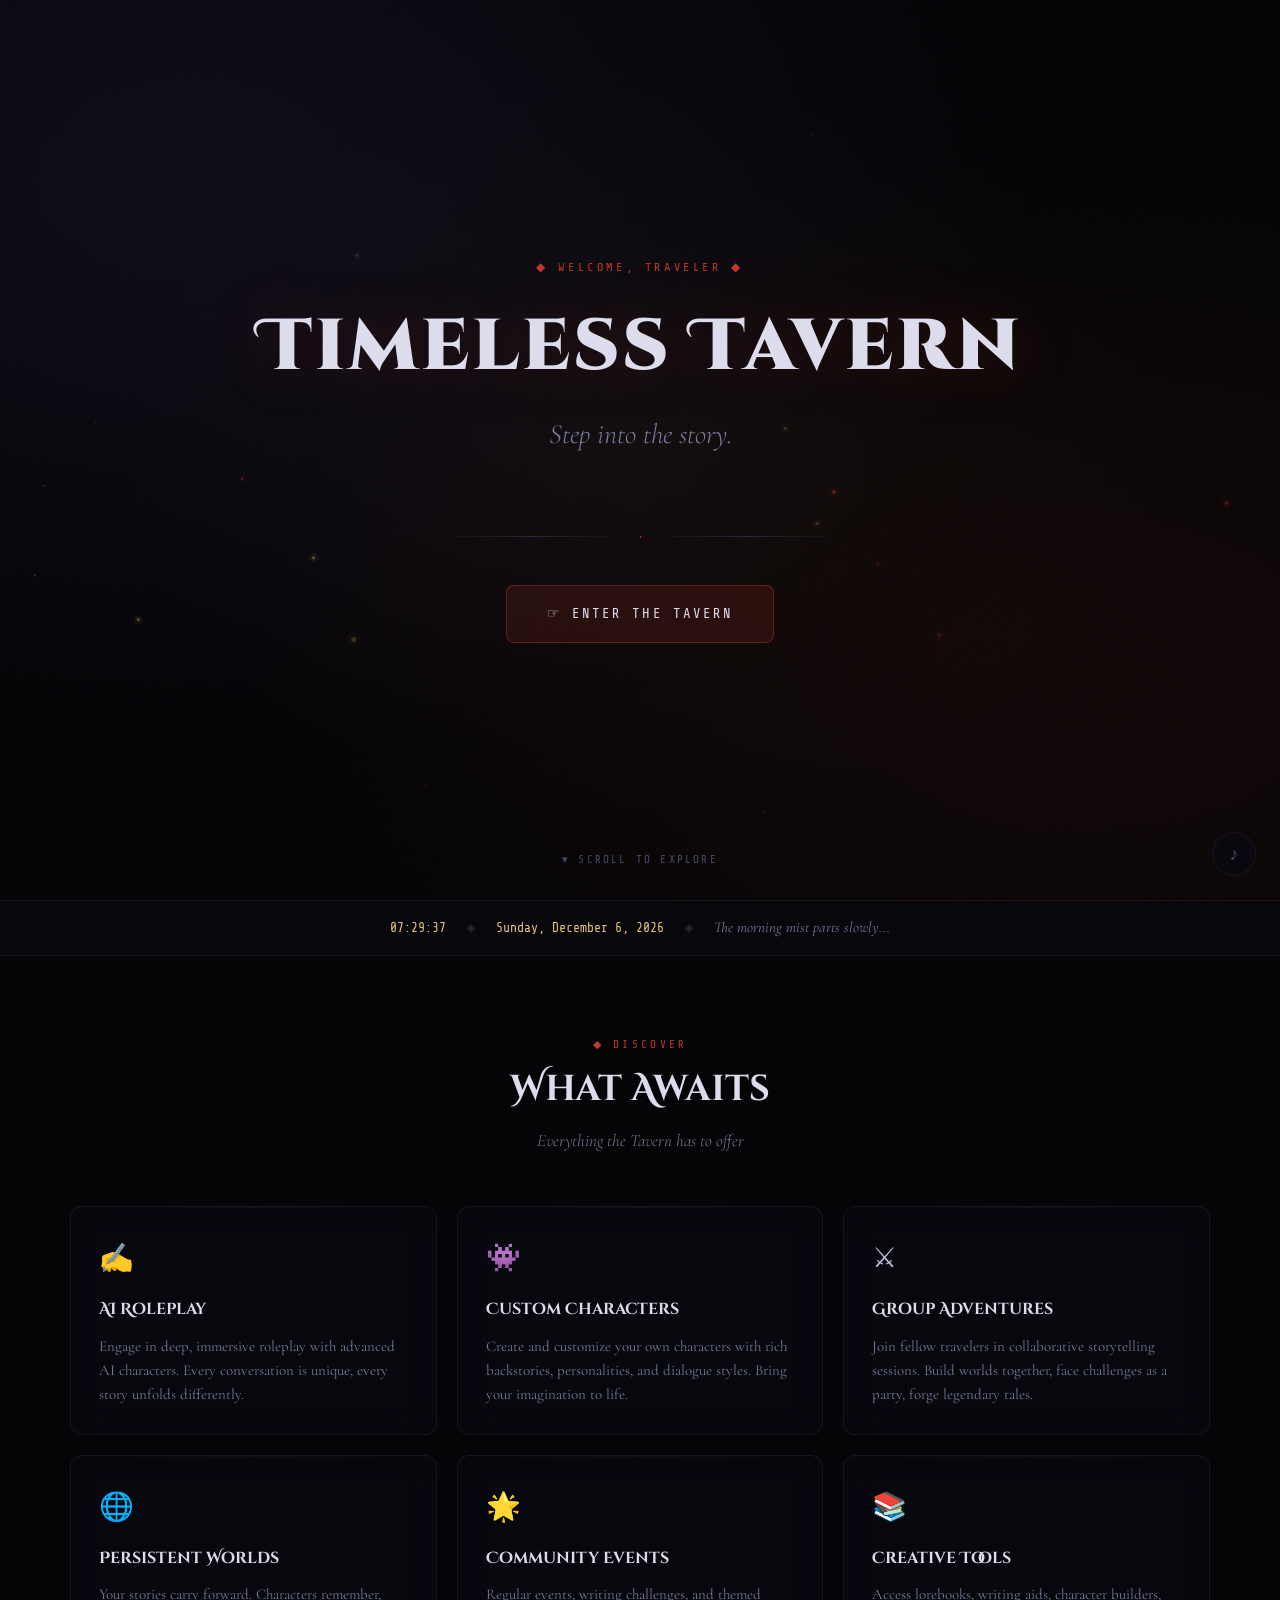
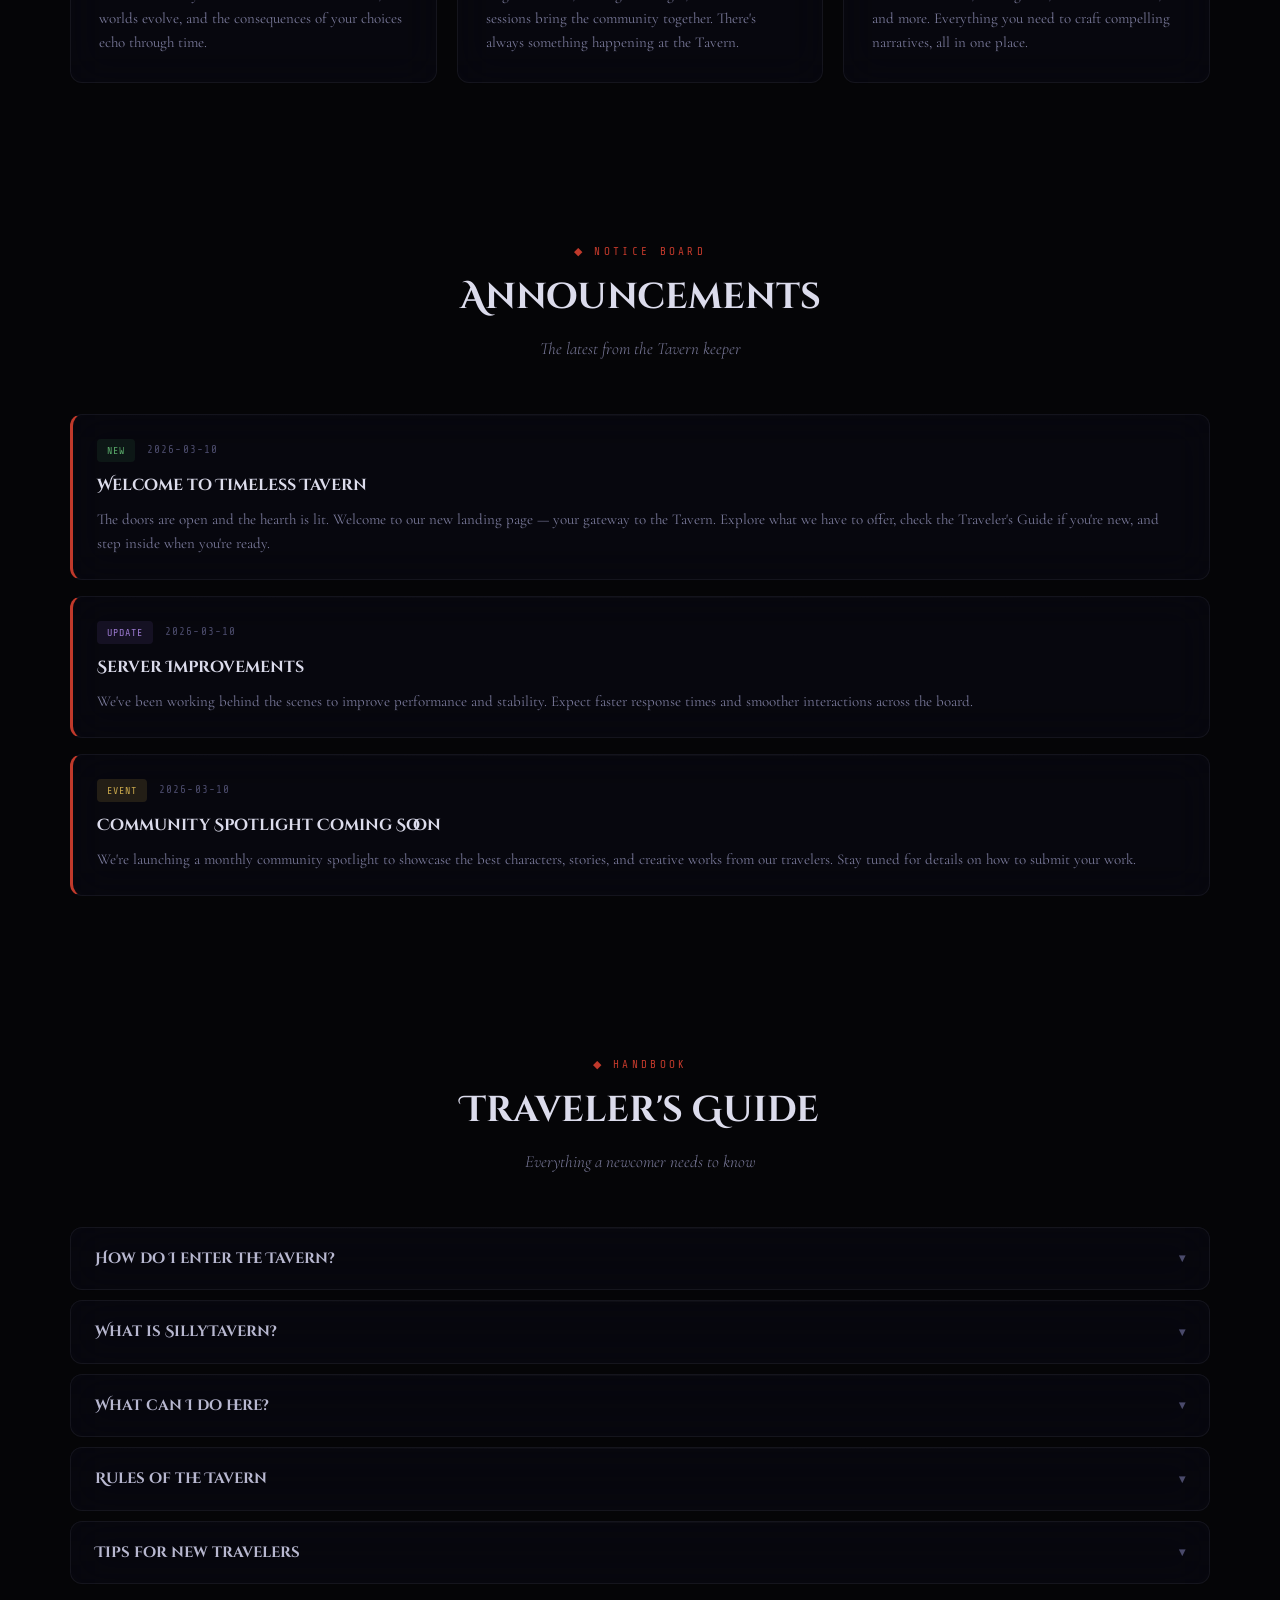
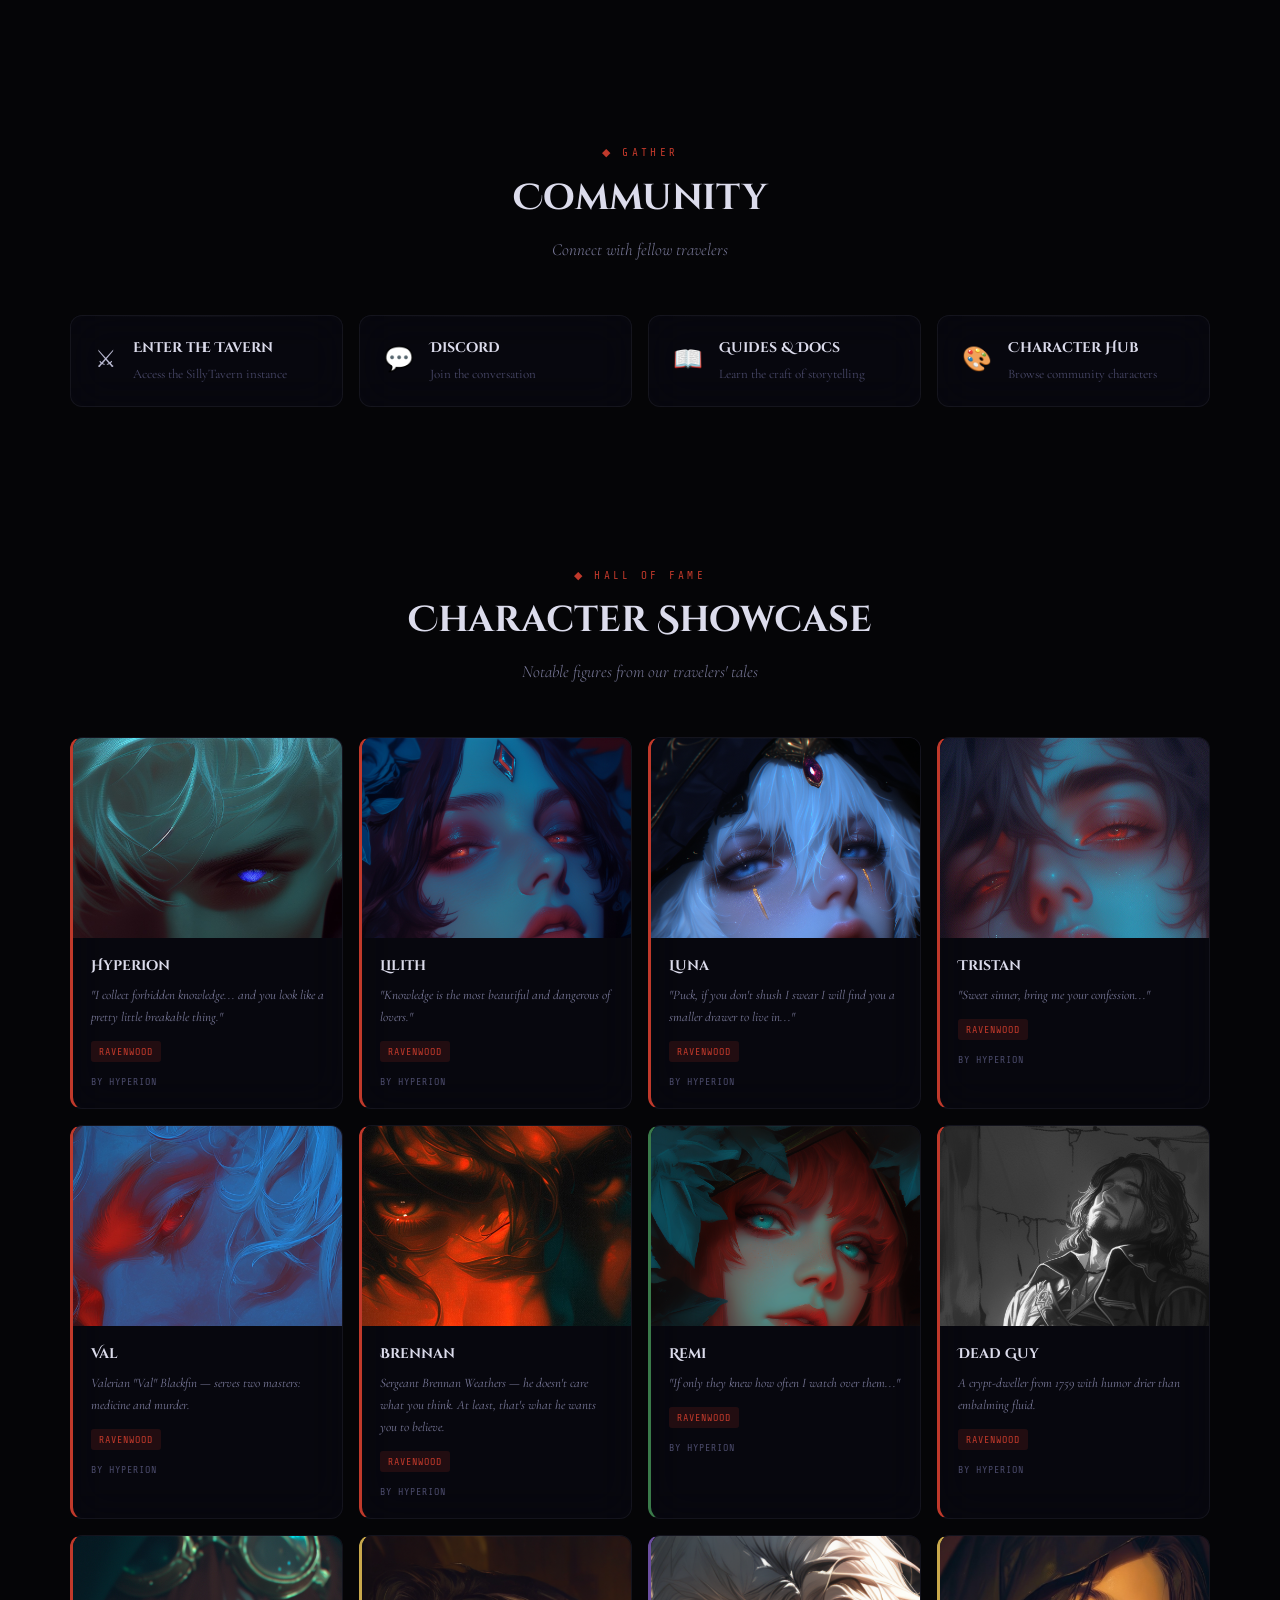
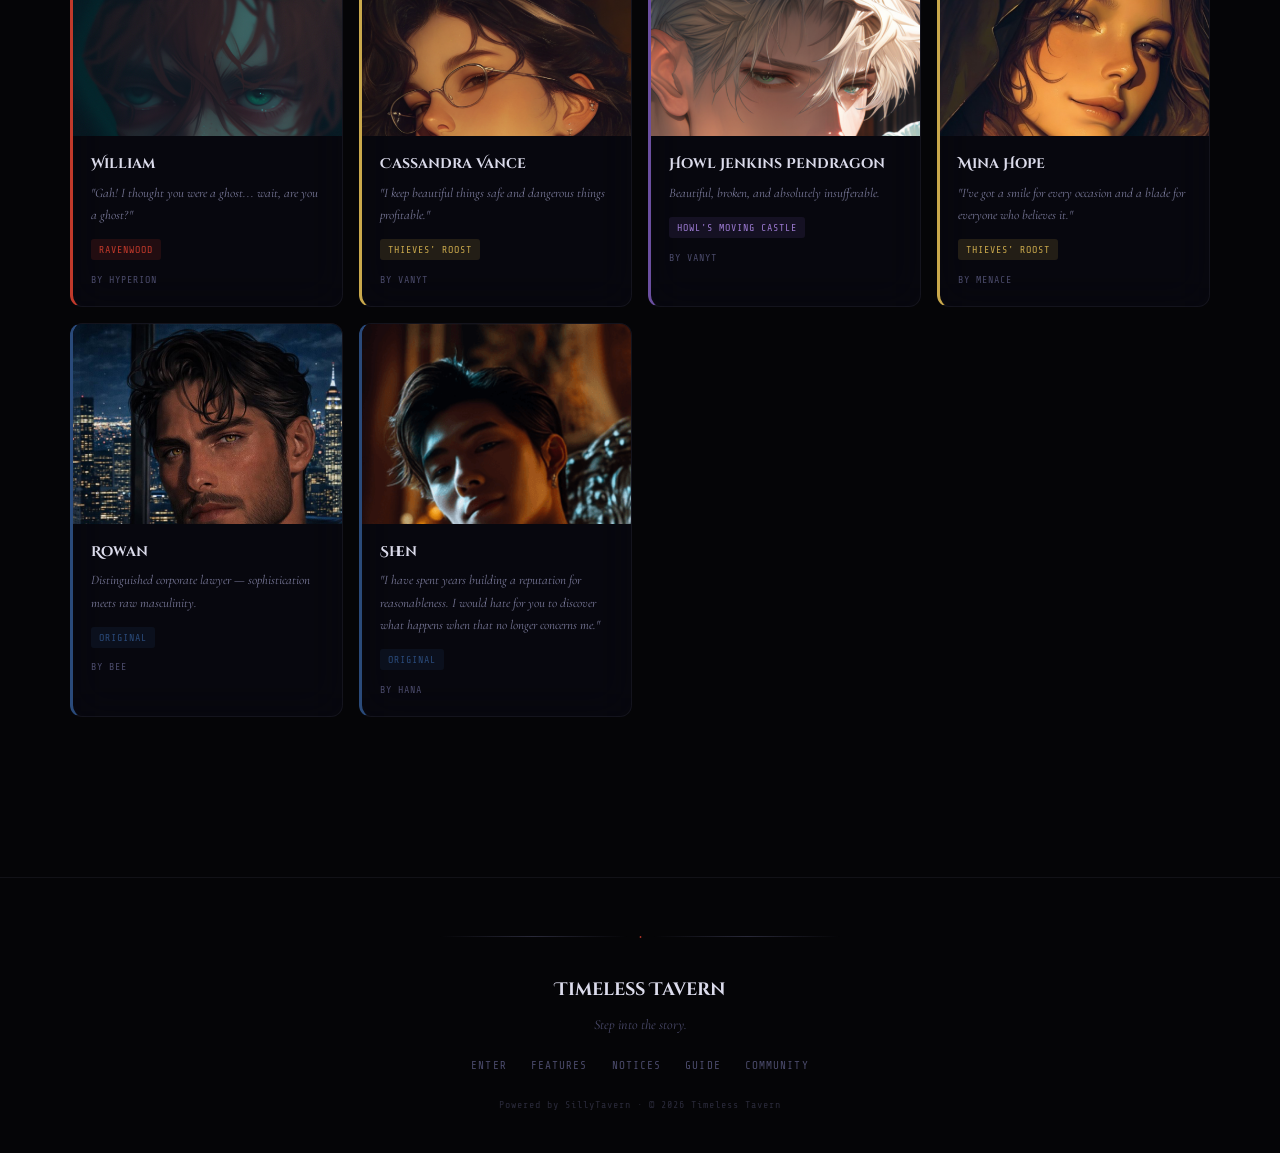
==== commit 58c7efc6: "Replace placeholder character showcase with 14 real community characters Extracted character metadat" ====
--- a/index.html
+++ b/index.html
@@ -266,51 +266,143 @@
 
       <div class="showcase-scroll">
         <div class="char-card glass order-crimson">
-          <div class="char-name">The Wandering Alchemist</div>
-          <div class="char-role">Seeker of forgotten elixirs and lost remedies</div>
-          <span class="char-badge order-crimson">Physik</span>
+          <img src="characters/Hyperion.png" alt="Hyperion" class="char-portrait">
+          <div class="char-info">
+            <div class="char-name">Hyperion</div>
+            <div class="char-role">"I collect forbidden knowledge... and you look like a pretty little breakable thing."</div>
+            <span class="char-badge order-crimson">Ravenwood</span>
+            <div class="char-creator">by Hyperion</div>
+          </div>
+        </div>
+
+        <div class="char-card glass order-crimson">
+          <img src="characters/Lilith.png" alt="Lilith" class="char-portrait">
+          <div class="char-info">
+            <div class="char-name">Lilith</div>
+            <div class="char-role">"Knowledge is the most beautiful and dangerous of lovers."</div>
+            <span class="char-badge order-crimson">Ravenwood</span>
+            <div class="char-creator">by Hyperion</div>
+          </div>
+        </div>
+
+        <div class="char-card glass order-crimson">
+          <img src="characters/Luna.png" alt="Luna" class="char-portrait">
+          <div class="char-info">
+            <div class="char-name">Luna</div>
+            <div class="char-role">"Puck, if you don't shush I swear I will find you a smaller drawer to live in..."</div>
+            <span class="char-badge order-crimson">Ravenwood</span>
+            <div class="char-creator">by Hyperion</div>
+          </div>
+        </div>
+
+        <div class="char-card glass order-crimson">
+          <img src="characters/Tristan.png" alt="Tristan" class="char-portrait">
+          <div class="char-info">
+            <div class="char-name">Tristan</div>
+            <div class="char-role">"Sweet sinner, bring me your confession..."</div>
+            <span class="char-badge order-crimson">Ravenwood</span>
+            <div class="char-creator">by Hyperion</div>
+          </div>
+        </div>
+
+        <div class="char-card glass order-crimson">
+          <img src="characters/Val.png" alt="Val" class="char-portrait">
+          <div class="char-info">
+            <div class="char-name">Val</div>
+            <div class="char-role">Valerian "Val" Blackfin — serves two masters: medicine and murder.</div>
+            <span class="char-badge order-crimson">Ravenwood</span>
+            <div class="char-creator">by Hyperion</div>
+          </div>
+        </div>
+
+        <div class="char-card glass order-crimson">
+          <img src="characters/Brennan.png" alt="Brennan" class="char-portrait">
+          <div class="char-info">
+            <div class="char-name">Brennan</div>
+            <div class="char-role">Sergeant Brennan Weathers — he doesn't care what you think. At least, that's what he wants you to believe.</div>
+            <span class="char-badge order-crimson">Ravenwood</span>
+            <div class="char-creator">by Hyperion</div>
+          </div>
+        </div>
+
+        <div class="char-card glass order-green">
+          <img src="characters/Remi.png" alt="Remi" class="char-portrait">
+          <div class="char-info">
+            <div class="char-name">Remi</div>
+            <div class="char-role">"If only they knew how often I watch over them..."</div>
+            <span class="char-badge order-crimson">Ravenwood</span>
+            <div class="char-creator">by Hyperion</div>
+          </div>
+        </div>
+
+        <div class="char-card glass order-crimson">
+          <img src="characters/Dead_Guy.png" alt="Dead Guy" class="char-portrait">
+          <div class="char-info">
+            <div class="char-name">Dead Guy</div>
+            <div class="char-role">A crypt-dweller from 1759 with humor drier than embalming fluid.</div>
+            <span class="char-badge order-crimson">Ravenwood</span>
+            <div class="char-creator">by Hyperion</div>
+          </div>
+        </div>
+
+        <div class="char-card glass order-crimson">
+          <img src="characters/William.png" alt="William" class="char-portrait">
+          <div class="char-info">
+            <div class="char-name">William</div>
+            <div class="char-role">"Gah! I thought you were a ghost... wait, are you a ghost?"</div>
+            <span class="char-badge order-crimson">Ravenwood</span>
+            <div class="char-creator">by Hyperion</div>
+          </div>
         </div>
 
         <div class="char-card glass order-gold">
-          <div class="char-name">Sable Nightwhisper</div>
-          <div class="char-role">Keeper of threads between worlds</div>
-          <span class="char-badge order-gold">Weaver</span>
+          <img src="characters/Cassandra%20Vance.png" alt="Cassandra Vance" class="char-portrait">
+          <div class="char-info">
+            <div class="char-name">Cassandra Vance</div>
+            <div class="char-role">"I keep beautiful things safe and dangerous things profitable."</div>
+            <span class="char-badge order-gold">Thieves' Roost</span>
+            <div class="char-creator">by Vanyt</div>
+          </div>
         </div>
 
         <div class="char-card glass order-violet">
-          <div class="char-name">Lord Ashenveil</div>
-          <div class="char-role">Sovereign of the twilight court</div>
-          <span class="char-badge order-violet">Crown</span>
+          <img src="characters/Howl%20Jenkins%20Pendragon.png" alt="Howl Jenkins Pendragon" class="char-portrait">
+          <div class="char-info">
+            <div class="char-name">Howl Jenkins Pendragon</div>
+            <div class="char-role">Beautiful, broken, and absolutely insufferable.</div>
+            <span class="char-badge order-violet">Howl's Moving Castle</span>
+            <div class="char-creator">by Vanyt</div>
+          </div>
+        </div>
+
+        <div class="char-card glass order-gold">
+          <img src="characters/Mina%20Hope.png" alt="Mina Hope" class="char-portrait">
+          <div class="char-info">
+            <div class="char-name">Mina Hope</div>
+            <div class="char-role">"I've got a smile for every occasion and a blade for everyone who believes it."</div>
+            <span class="char-badge order-gold">Thieves' Roost</span>
+            <div class="char-creator">by Menace</div>
+          </div>
         </div>
 
         <div class="char-card glass order-blue">
-          <div class="char-name">Sister Veil</div>
-          <div class="char-role">Warden of unseen passages</div>
-          <span class="char-badge order-blue">Shroud</span>
-        </div>
-
-        <div class="char-card glass order-green">
-          <div class="char-name">Briar Thornheart</div>
-          <div class="char-role">Herbalist of the outer gardens</div>
-          <span class="char-badge order-green">Bloom</span>
-        </div>
-
-        <div class="char-card glass order-crimson">
-          <div class="char-name">Dr. Corvus Flint</div>
-          <div class="char-role">Surgeon of questionable morality</div>
-          <span class="char-badge order-crimson">Physik</span>
-        </div>
-
-        <div class="char-card glass order-gold">
-          <div class="char-name">Madame Lux</div>
-          <div class="char-role">Weaver of fortunes and fates</div>
-          <span class="char-badge order-gold">Weaver</span>
+          <img src="characters/Rowan.png" alt="Rowan" class="char-portrait">
+          <div class="char-info">
+            <div class="char-name">Rowan</div>
+            <div class="char-role">Distinguished corporate lawyer — sophistication meets raw masculinity.</div>
+            <span class="char-badge order-blue">Original</span>
+            <div class="char-creator">by Bee</div>
+          </div>
         </div>
 
         <div class="char-card glass order-blue">
-          <div class="char-name">The Nameless One</div>
-          <div class="char-role">A whisper between the pages</div>
-          <span class="char-badge order-blue">Shroud</span>
+          <img src="characters/Shen.png" alt="Shen" class="char-portrait">
+          <div class="char-info">
+            <div class="char-name">Shen</div>
+            <div class="char-role">"I have spent years building a reputation for reasonableness. I would hate for you to discover what happens when that no longer concerns me."</div>
+            <span class="char-badge order-blue">Original</span>
+            <div class="char-creator">by Hana</div>
+          </div>
         </div>
       </div>
     </section>
--- a/css/styles.css
+++ b/css/styles.css
@@ -632,18 +632,40 @@
    ═══════════════════════════════════════════ */
 .showcase-scroll {
   display: grid;
-  grid-template-columns: repeat(auto-fill, minmax(220px, 1fr));
+  grid-template-columns: repeat(auto-fill, minmax(240px, 1fr));
   gap: 16px;
 }
 
 .char-card {
-  padding: 22px;
+  padding: 0;
   border-left: 3px solid var(--violet);
   transition: all 0.25s;
+  overflow: hidden;
 }
 
 .char-card:hover {
   transform: translateY(-2px);
+}
+
+.char-portrait {
+  width: 100%;
+  height: 200px;
+  object-fit: cover;
+  object-position: top center;
+  display: block;
+}
+
+.char-info {
+  padding: 16px 18px 18px;
+}
+
+.char-creator {
+  font-family: 'Share Tech Mono', monospace;
+  font-size: 10px;
+  color: var(--fog);
+  letter-spacing: 0.1em;
+  text-transform: uppercase;
+  margin-top: 8px;
 }
 
 .char-card.order-crimson { border-left-color: var(--crimson); }
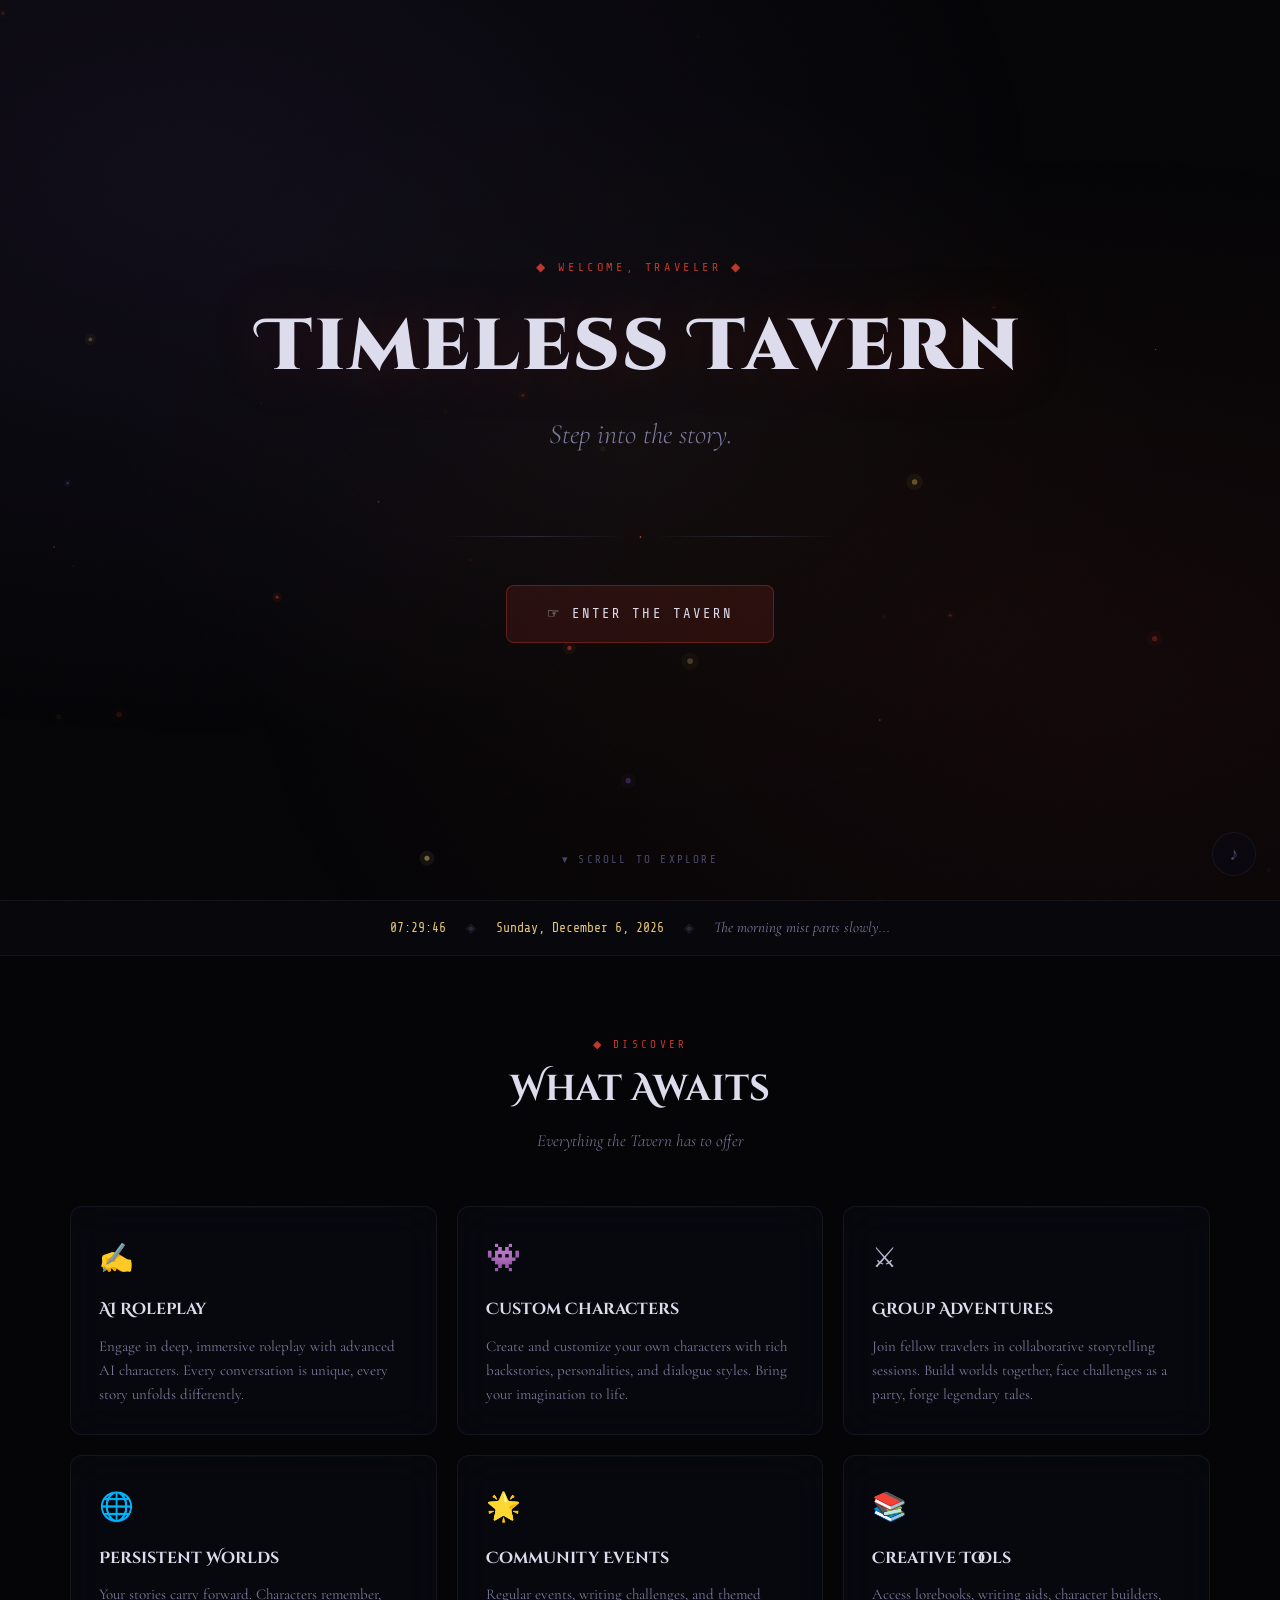
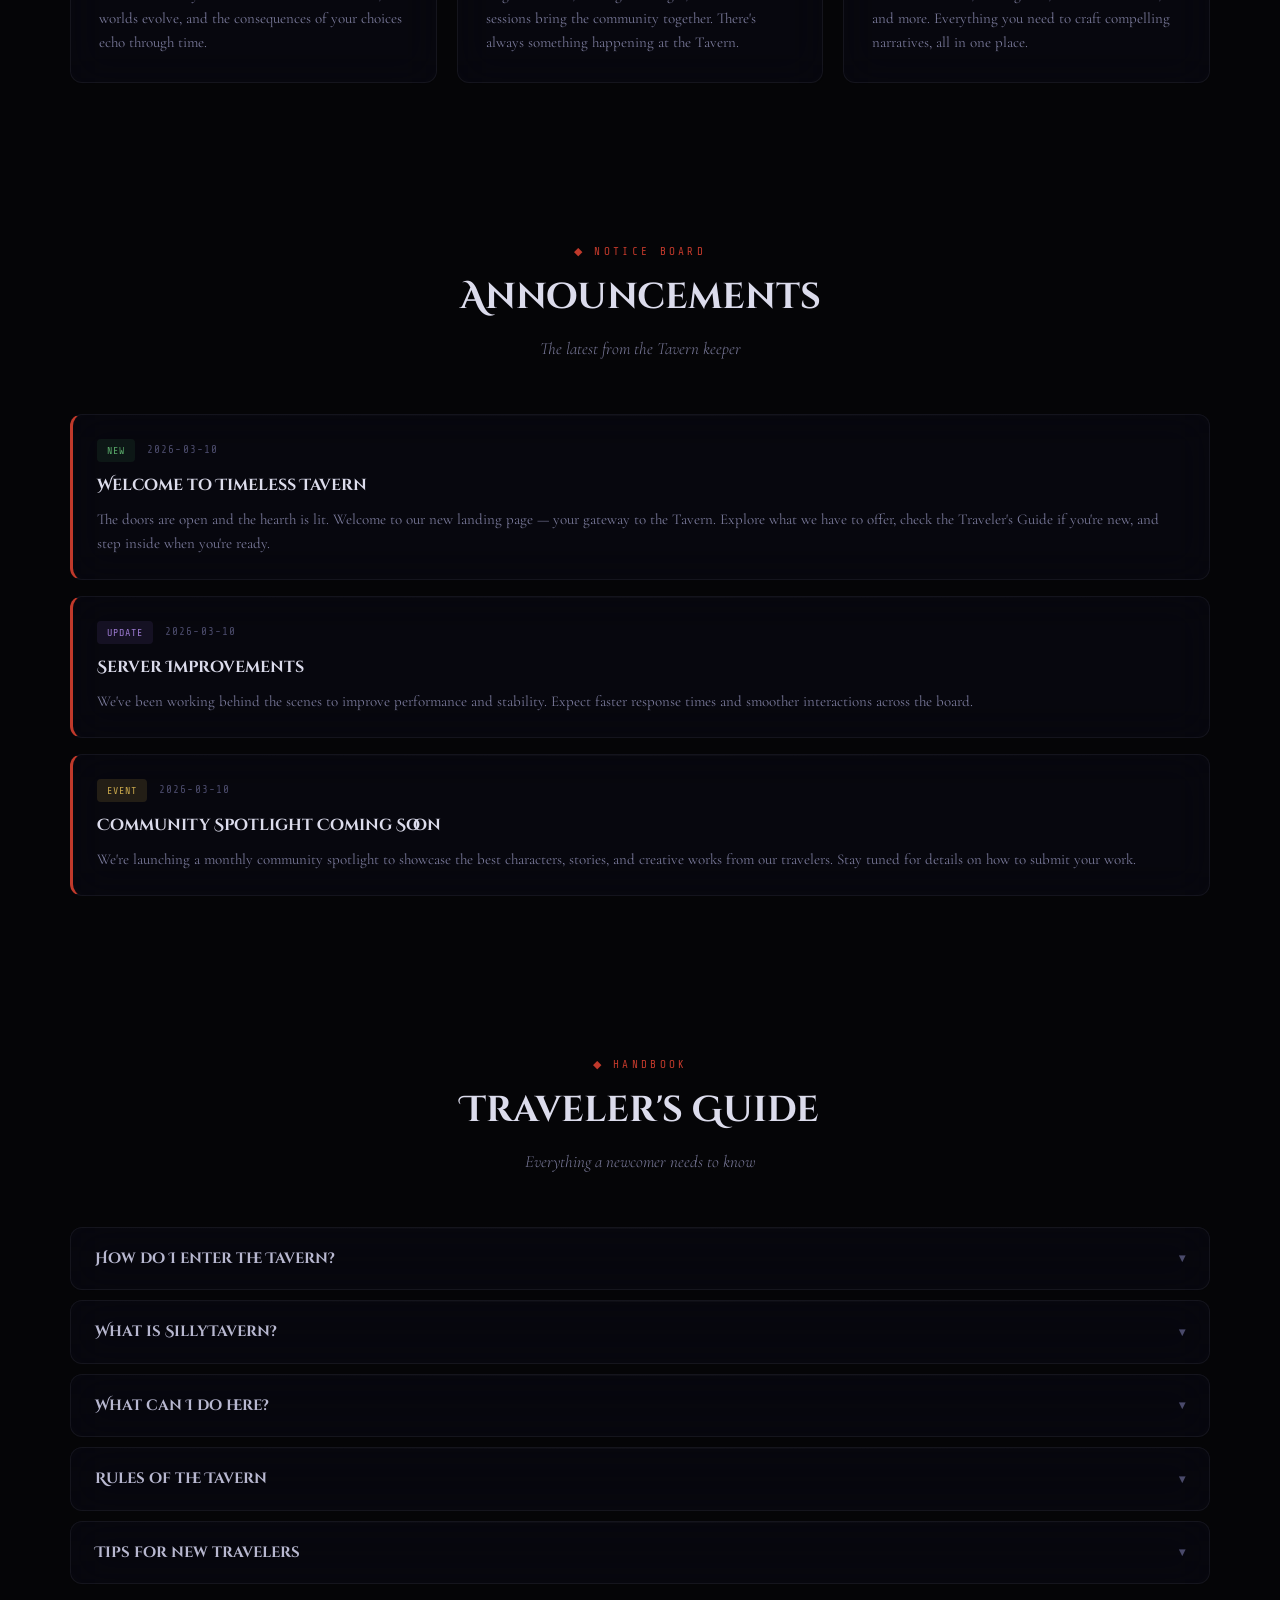
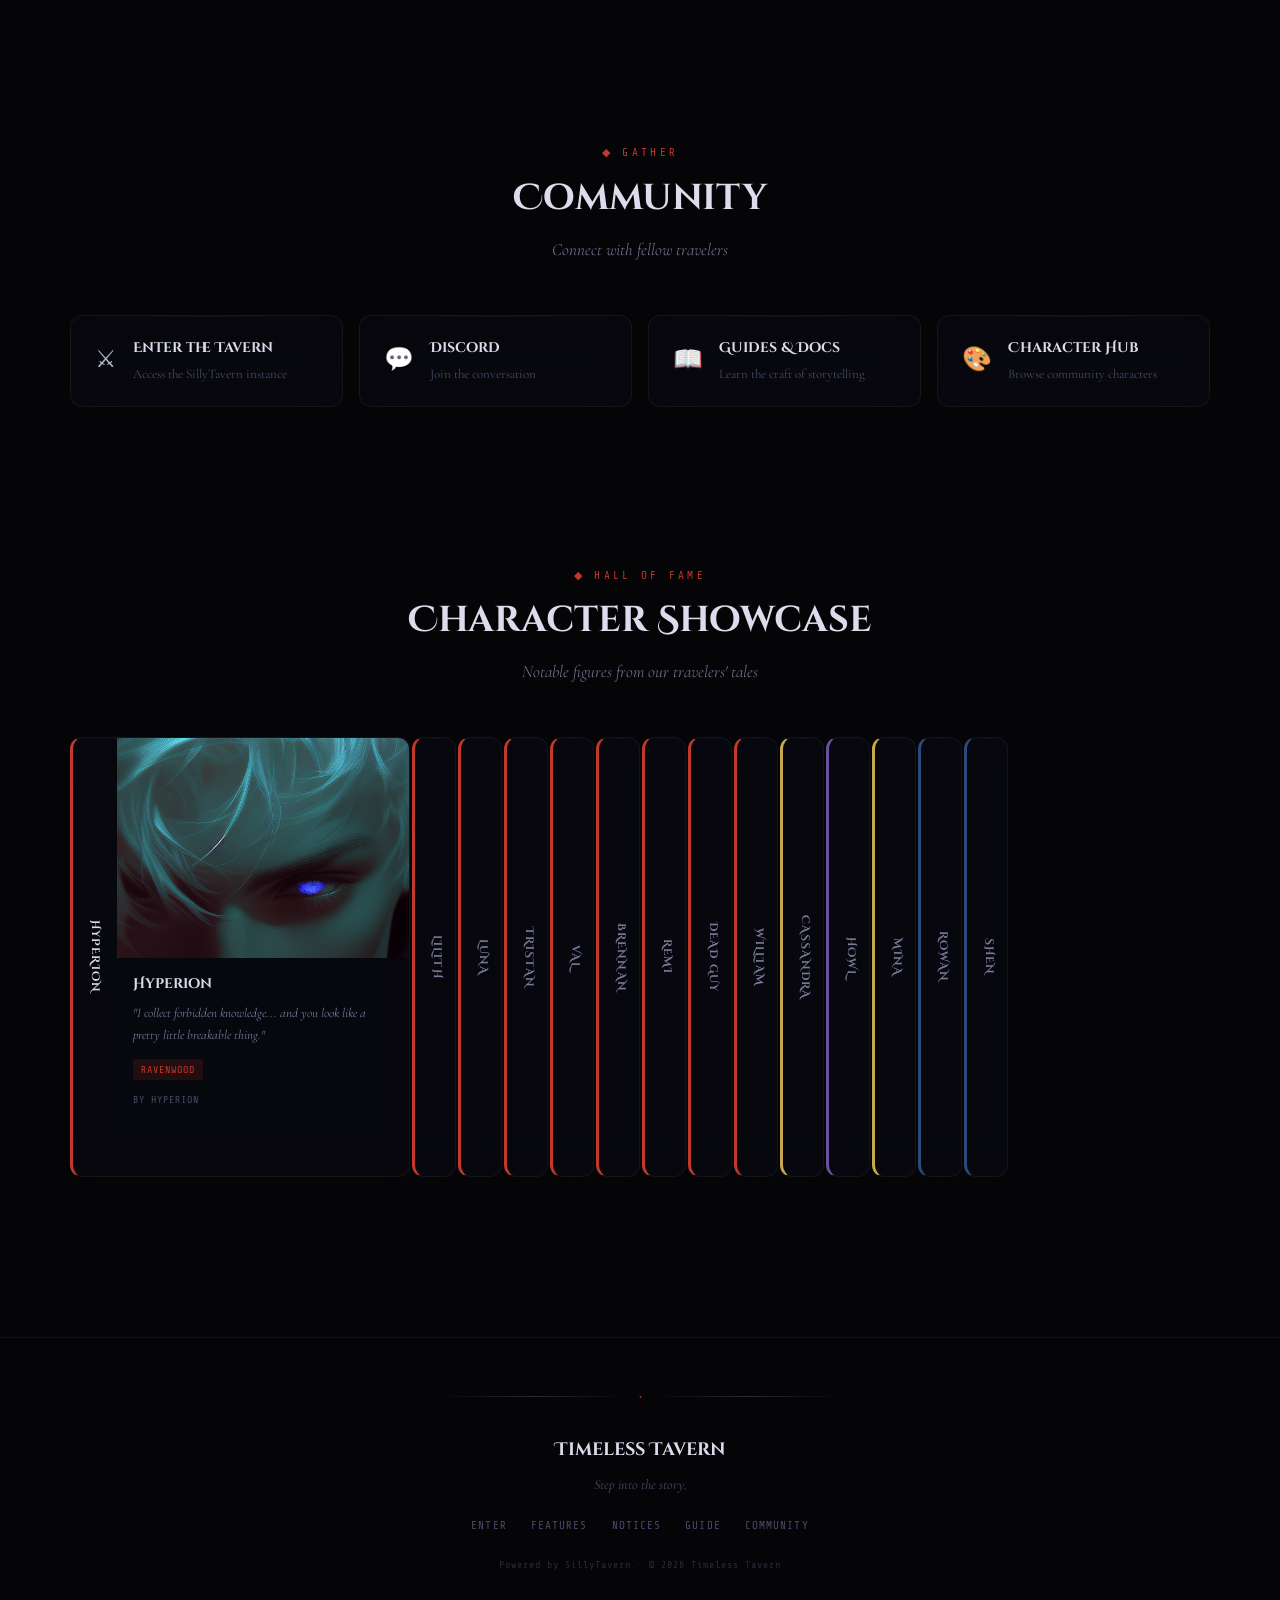
==== commit ceb853c9: "Redesign character showcase as stacked pull-out tabs Replace the grid layout with an Obsidian-inspir" ====
--- a/index.html
+++ b/index.html
@@ -265,143 +265,185 @@
       </div>
 
       <div class="showcase-scroll">
-        <div class="char-card glass order-crimson">
-          <img src="characters/Hyperion.png" alt="Hyperion" class="char-portrait">
-          <div class="char-info">
-            <div class="char-name">Hyperion</div>
-            <div class="char-role">"I collect forbidden knowledge... and you look like a pretty little breakable thing."</div>
-            <span class="char-badge order-crimson">Ravenwood</span>
-            <div class="char-creator">by Hyperion</div>
-          </div>
-        </div>
-
-        <div class="char-card glass order-crimson">
-          <img src="characters/Lilith.png" alt="Lilith" class="char-portrait">
-          <div class="char-info">
-            <div class="char-name">Lilith</div>
-            <div class="char-role">"Knowledge is the most beautiful and dangerous of lovers."</div>
-            <span class="char-badge order-crimson">Ravenwood</span>
-            <div class="char-creator">by Hyperion</div>
-          </div>
-        </div>
-
-        <div class="char-card glass order-crimson">
-          <img src="characters/Luna.png" alt="Luna" class="char-portrait">
-          <div class="char-info">
-            <div class="char-name">Luna</div>
-            <div class="char-role">"Puck, if you don't shush I swear I will find you a smaller drawer to live in..."</div>
-            <span class="char-badge order-crimson">Ravenwood</span>
-            <div class="char-creator">by Hyperion</div>
-          </div>
-        </div>
-
-        <div class="char-card glass order-crimson">
-          <img src="characters/Tristan.png" alt="Tristan" class="char-portrait">
-          <div class="char-info">
-            <div class="char-name">Tristan</div>
-            <div class="char-role">"Sweet sinner, bring me your confession..."</div>
-            <span class="char-badge order-crimson">Ravenwood</span>
-            <div class="char-creator">by Hyperion</div>
-          </div>
-        </div>
-
-        <div class="char-card glass order-crimson">
-          <img src="characters/Val.png" alt="Val" class="char-portrait">
-          <div class="char-info">
-            <div class="char-name">Val</div>
-            <div class="char-role">Valerian "Val" Blackfin — serves two masters: medicine and murder.</div>
-            <span class="char-badge order-crimson">Ravenwood</span>
-            <div class="char-creator">by Hyperion</div>
-          </div>
-        </div>
-
-        <div class="char-card glass order-crimson">
-          <img src="characters/Brennan.png" alt="Brennan" class="char-portrait">
-          <div class="char-info">
-            <div class="char-name">Brennan</div>
-            <div class="char-role">Sergeant Brennan Weathers — he doesn't care what you think. At least, that's what he wants you to believe.</div>
-            <span class="char-badge order-crimson">Ravenwood</span>
-            <div class="char-creator">by Hyperion</div>
-          </div>
-        </div>
-
-        <div class="char-card glass order-green">
-          <img src="characters/Remi.png" alt="Remi" class="char-portrait">
-          <div class="char-info">
-            <div class="char-name">Remi</div>
-            <div class="char-role">"If only they knew how often I watch over them..."</div>
-            <span class="char-badge order-crimson">Ravenwood</span>
-            <div class="char-creator">by Hyperion</div>
-          </div>
-        </div>
-
-        <div class="char-card glass order-crimson">
-          <img src="characters/Dead_Guy.png" alt="Dead Guy" class="char-portrait">
-          <div class="char-info">
-            <div class="char-name">Dead Guy</div>
-            <div class="char-role">A crypt-dweller from 1759 with humor drier than embalming fluid.</div>
-            <span class="char-badge order-crimson">Ravenwood</span>
-            <div class="char-creator">by Hyperion</div>
-          </div>
-        </div>
-
-        <div class="char-card glass order-crimson">
-          <img src="characters/William.png" alt="William" class="char-portrait">
-          <div class="char-info">
-            <div class="char-name">William</div>
-            <div class="char-role">"Gah! I thought you were a ghost... wait, are you a ghost?"</div>
-            <span class="char-badge order-crimson">Ravenwood</span>
-            <div class="char-creator">by Hyperion</div>
+        <div class="char-card glass order-crimson active">
+          <div class="char-tab">Hyperion</div>
+          <div class="char-panel">
+            <img src="characters/Hyperion.png" alt="Hyperion" class="char-portrait">
+            <div class="char-info">
+              <div class="char-name">Hyperion</div>
+              <div class="char-role">"I collect forbidden knowledge... and you look like a pretty little breakable thing."</div>
+              <span class="char-badge order-crimson">Ravenwood</span>
+              <div class="char-creator">by Hyperion</div>
+            </div>
+          </div>
+        </div>
+
+        <div class="char-card glass order-crimson">
+          <div class="char-tab">Lilith</div>
+          <div class="char-panel">
+            <img src="characters/Lilith.png" alt="Lilith" class="char-portrait">
+            <div class="char-info">
+              <div class="char-name">Lilith</div>
+              <div class="char-role">"Knowledge is the most beautiful and dangerous of lovers."</div>
+              <span class="char-badge order-crimson">Ravenwood</span>
+              <div class="char-creator">by Hyperion</div>
+            </div>
+          </div>
+        </div>
+
+        <div class="char-card glass order-crimson">
+          <div class="char-tab">Luna</div>
+          <div class="char-panel">
+            <img src="characters/Luna.png" alt="Luna" class="char-portrait">
+            <div class="char-info">
+              <div class="char-name">Luna</div>
+              <div class="char-role">"Puck, if you don't shush I swear I will find you a smaller drawer to live in..."</div>
+              <span class="char-badge order-crimson">Ravenwood</span>
+              <div class="char-creator">by Hyperion</div>
+            </div>
+          </div>
+        </div>
+
+        <div class="char-card glass order-crimson">
+          <div class="char-tab">Tristan</div>
+          <div class="char-panel">
+            <img src="characters/Tristan.png" alt="Tristan" class="char-portrait">
+            <div class="char-info">
+              <div class="char-name">Tristan</div>
+              <div class="char-role">"Sweet sinner, bring me your confession..."</div>
+              <span class="char-badge order-crimson">Ravenwood</span>
+              <div class="char-creator">by Hyperion</div>
+            </div>
+          </div>
+        </div>
+
+        <div class="char-card glass order-crimson">
+          <div class="char-tab">Val</div>
+          <div class="char-panel">
+            <img src="characters/Val.png" alt="Val" class="char-portrait">
+            <div class="char-info">
+              <div class="char-name">Val</div>
+              <div class="char-role">Valerian "Val" Blackfin — serves two masters: medicine and murder.</div>
+              <span class="char-badge order-crimson">Ravenwood</span>
+              <div class="char-creator">by Hyperion</div>
+            </div>
+          </div>
+        </div>
+
+        <div class="char-card glass order-crimson">
+          <div class="char-tab">Brennan</div>
+          <div class="char-panel">
+            <img src="characters/Brennan.png" alt="Brennan" class="char-portrait">
+            <div class="char-info">
+              <div class="char-name">Brennan</div>
+              <div class="char-role">Sergeant Brennan Weathers — he doesn't care what you think. At least, that's what he wants you to believe.</div>
+              <span class="char-badge order-crimson">Ravenwood</span>
+              <div class="char-creator">by Hyperion</div>
+            </div>
+          </div>
+        </div>
+
+        <div class="char-card glass order-crimson">
+          <div class="char-tab">Remi</div>
+          <div class="char-panel">
+            <img src="characters/Remi.png" alt="Remi" class="char-portrait">
+            <div class="char-info">
+              <div class="char-name">Remi</div>
+              <div class="char-role">"If only they knew how often I watch over them..."</div>
+              <span class="char-badge order-crimson">Ravenwood</span>
+              <div class="char-creator">by Hyperion</div>
+            </div>
+          </div>
+        </div>
+
+        <div class="char-card glass order-crimson">
+          <div class="char-tab">Dead Guy</div>
+          <div class="char-panel">
+            <img src="characters/Dead_Guy.png" alt="Dead Guy" class="char-portrait">
+            <div class="char-info">
+              <div class="char-name">Dead Guy</div>
+              <div class="char-role">A crypt-dweller from 1759 with humor drier than embalming fluid.</div>
+              <span class="char-badge order-crimson">Ravenwood</span>
+              <div class="char-creator">by Hyperion</div>
+            </div>
+          </div>
+        </div>
+
+        <div class="char-card glass order-crimson">
+          <div class="char-tab">William</div>
+          <div class="char-panel">
+            <img src="characters/William.png" alt="William" class="char-portrait">
+            <div class="char-info">
+              <div class="char-name">William</div>
+              <div class="char-role">"Gah! I thought you were a ghost... wait, are you a ghost?"</div>
+              <span class="char-badge order-crimson">Ravenwood</span>
+              <div class="char-creator">by Hyperion</div>
+            </div>
           </div>
         </div>
 
         <div class="char-card glass order-gold">
-          <img src="characters/Cassandra%20Vance.png" alt="Cassandra Vance" class="char-portrait">
-          <div class="char-info">
-            <div class="char-name">Cassandra Vance</div>
-            <div class="char-role">"I keep beautiful things safe and dangerous things profitable."</div>
-            <span class="char-badge order-gold">Thieves' Roost</span>
-            <div class="char-creator">by Vanyt</div>
+          <div class="char-tab">Cassandra</div>
+          <div class="char-panel">
+            <img src="characters/Cassandra%20Vance.png" alt="Cassandra Vance" class="char-portrait">
+            <div class="char-info">
+              <div class="char-name">Cassandra Vance</div>
+              <div class="char-role">"I keep beautiful things safe and dangerous things profitable."</div>
+              <span class="char-badge order-gold">Thieves' Roost</span>
+              <div class="char-creator">by Vanyt</div>
+            </div>
           </div>
         </div>
 
         <div class="char-card glass order-violet">
-          <img src="characters/Howl%20Jenkins%20Pendragon.png" alt="Howl Jenkins Pendragon" class="char-portrait">
-          <div class="char-info">
-            <div class="char-name">Howl Jenkins Pendragon</div>
-            <div class="char-role">Beautiful, broken, and absolutely insufferable.</div>
-            <span class="char-badge order-violet">Howl's Moving Castle</span>
-            <div class="char-creator">by Vanyt</div>
+          <div class="char-tab">Howl</div>
+          <div class="char-panel">
+            <img src="characters/Howl%20Jenkins%20Pendragon.png" alt="Howl Jenkins Pendragon" class="char-portrait">
+            <div class="char-info">
+              <div class="char-name">Howl Jenkins Pendragon</div>
+              <div class="char-role">Beautiful, broken, and absolutely insufferable.</div>
+              <span class="char-badge order-violet">Howl's Moving Castle</span>
+              <div class="char-creator">by Vanyt</div>
+            </div>
           </div>
         </div>
 
         <div class="char-card glass order-gold">
-          <img src="characters/Mina%20Hope.png" alt="Mina Hope" class="char-portrait">
-          <div class="char-info">
-            <div class="char-name">Mina Hope</div>
-            <div class="char-role">"I've got a smile for every occasion and a blade for everyone who believes it."</div>
-            <span class="char-badge order-gold">Thieves' Roost</span>
-            <div class="char-creator">by Menace</div>
+          <div class="char-tab">Mina</div>
+          <div class="char-panel">
+            <img src="characters/Mina%20Hope.png" alt="Mina Hope" class="char-portrait">
+            <div class="char-info">
+              <div class="char-name">Mina Hope</div>
+              <div class="char-role">"I've got a smile for every occasion and a blade for everyone who believes it."</div>
+              <span class="char-badge order-gold">Thieves' Roost</span>
+              <div class="char-creator">by Menace</div>
+            </div>
           </div>
         </div>
 
         <div class="char-card glass order-blue">
-          <img src="characters/Rowan.png" alt="Rowan" class="char-portrait">
-          <div class="char-info">
-            <div class="char-name">Rowan</div>
-            <div class="char-role">Distinguished corporate lawyer — sophistication meets raw masculinity.</div>
-            <span class="char-badge order-blue">Original</span>
-            <div class="char-creator">by Bee</div>
+          <div class="char-tab">Rowan</div>
+          <div class="char-panel">
+            <img src="characters/Rowan.png" alt="Rowan" class="char-portrait">
+            <div class="char-info">
+              <div class="char-name">Rowan</div>
+              <div class="char-role">Distinguished corporate lawyer — sophistication meets raw masculinity.</div>
+              <span class="char-badge order-blue">Original</span>
+              <div class="char-creator">by Bee</div>
+            </div>
           </div>
         </div>
 
         <div class="char-card glass order-blue">
-          <img src="characters/Shen.png" alt="Shen" class="char-portrait">
-          <div class="char-info">
-            <div class="char-name">Shen</div>
-            <div class="char-role">"I have spent years building a reputation for reasonableness. I would hate for you to discover what happens when that no longer concerns me."</div>
-            <span class="char-badge order-blue">Original</span>
-            <div class="char-creator">by Hana</div>
+          <div class="char-tab">Shen</div>
+          <div class="char-panel">
+            <img src="characters/Shen.png" alt="Shen" class="char-portrait">
+            <div class="char-info">
+              <div class="char-name">Shen</div>
+              <div class="char-role">"I have spent years building a reputation for reasonableness. I would hate for you to discover what happens when that no longer concerns me."</div>
+              <span class="char-badge order-blue">Original</span>
+              <div class="char-creator">by Hana</div>
+            </div>
           </div>
         </div>
       </div>
--- a/css/styles.css
+++ b/css/styles.css
@@ -628,35 +628,91 @@
 }
 
 /* ═══════════════════════════════════════════
-   CHARACTER SHOWCASE
+   CHARACTER SHOWCASE — Stacked Pull-Out Tabs
    ═══════════════════════════════════════════ */
 .showcase-scroll {
-  display: grid;
-  grid-template-columns: repeat(auto-fill, minmax(240px, 1fr));
-  gap: 16px;
+  display: flex;
+  height: 440px;
+  overflow-x: auto;
+  overflow-y: hidden;
+  gap: 2px;
+  scroll-behavior: smooth;
 }
 
 .char-card {
-  padding: 0;
+  position: relative;
+  flex-shrink: 0;
+  width: 44px;
+  height: 100%;
   border-left: 3px solid var(--violet);
-  transition: all 0.25s;
+  transition: width 0.4s ease;
   overflow: hidden;
-}
-
-.char-card:hover {
-  transform: translateY(-2px);
+  cursor: pointer;
+  display: flex;
+}
+
+.char-card.active {
+  width: 340px;
+  cursor: default;
+}
+
+/* Vertical name tab — always visible */
+.char-tab {
+  writing-mode: vertical-rl;
+  text-orientation: mixed;
+  display: flex;
+  align-items: center;
+  justify-content: center;
+  width: 44px;
+  min-width: 44px;
+  height: 100%;
+  font-family: 'Cinzel Decorative', serif;
+  font-size: 11px;
+  font-weight: 700;
+  color: var(--ash);
+  letter-spacing: 0.1em;
+  text-transform: uppercase;
+  transition: color 0.3s;
+  padding: 12px 0;
+  user-select: none;
+}
+
+.char-card.active .char-tab {
+  color: var(--ghost);
+}
+
+.char-card:not(.active):hover .char-tab {
+  color: var(--pale);
+}
+
+/* Expandable content panel */
+.char-panel {
+  flex: 1;
+  min-width: 0;
+  opacity: 0;
+  overflow: hidden;
+  transition: opacity 0.3s ease 0.1s;
+  display: flex;
+  flex-direction: column;
+}
+
+.char-card.active .char-panel {
+  opacity: 1;
 }
 
 .char-portrait {
   width: 100%;
-  height: 200px;
+  height: 220px;
   object-fit: cover;
   object-position: top center;
   display: block;
+  flex-shrink: 0;
 }
 
 .char-info {
-  padding: 16px 18px 18px;
+  padding: 14px 16px 16px;
+  flex: 1;
+  overflow: hidden;
 }
 
 .char-creator {
@@ -868,7 +924,38 @@
   }
 
   .showcase-scroll {
-    grid-template-columns: repeat(auto-fill, minmax(180px, 1fr));
+    flex-direction: column;
+    height: auto;
+    overflow-x: hidden;
+  }
+
+  .char-card {
+    width: 100% !important;
+    height: 48px;
+    flex-direction: column;
+    transition: height 0.4s ease;
+  }
+
+  .char-card.active {
+    height: auto;
+  }
+
+  .char-tab {
+    writing-mode: horizontal-tb;
+    width: 100%;
+    min-width: unset;
+    height: 48px;
+    min-height: 48px;
+    justify-content: flex-start;
+    padding: 0 16px;
+  }
+
+  .char-panel {
+    width: 100%;
+  }
+
+  .char-portrait {
+    height: 200px;
   }
 
   .sticky-nav {
@@ -915,7 +1002,9 @@
   }
 
   .showcase-scroll {
-    grid-template-columns: 1fr;
+    flex-direction: column;
+    height: auto;
+    overflow-x: hidden;
   }
 
   .sticky-nav {
